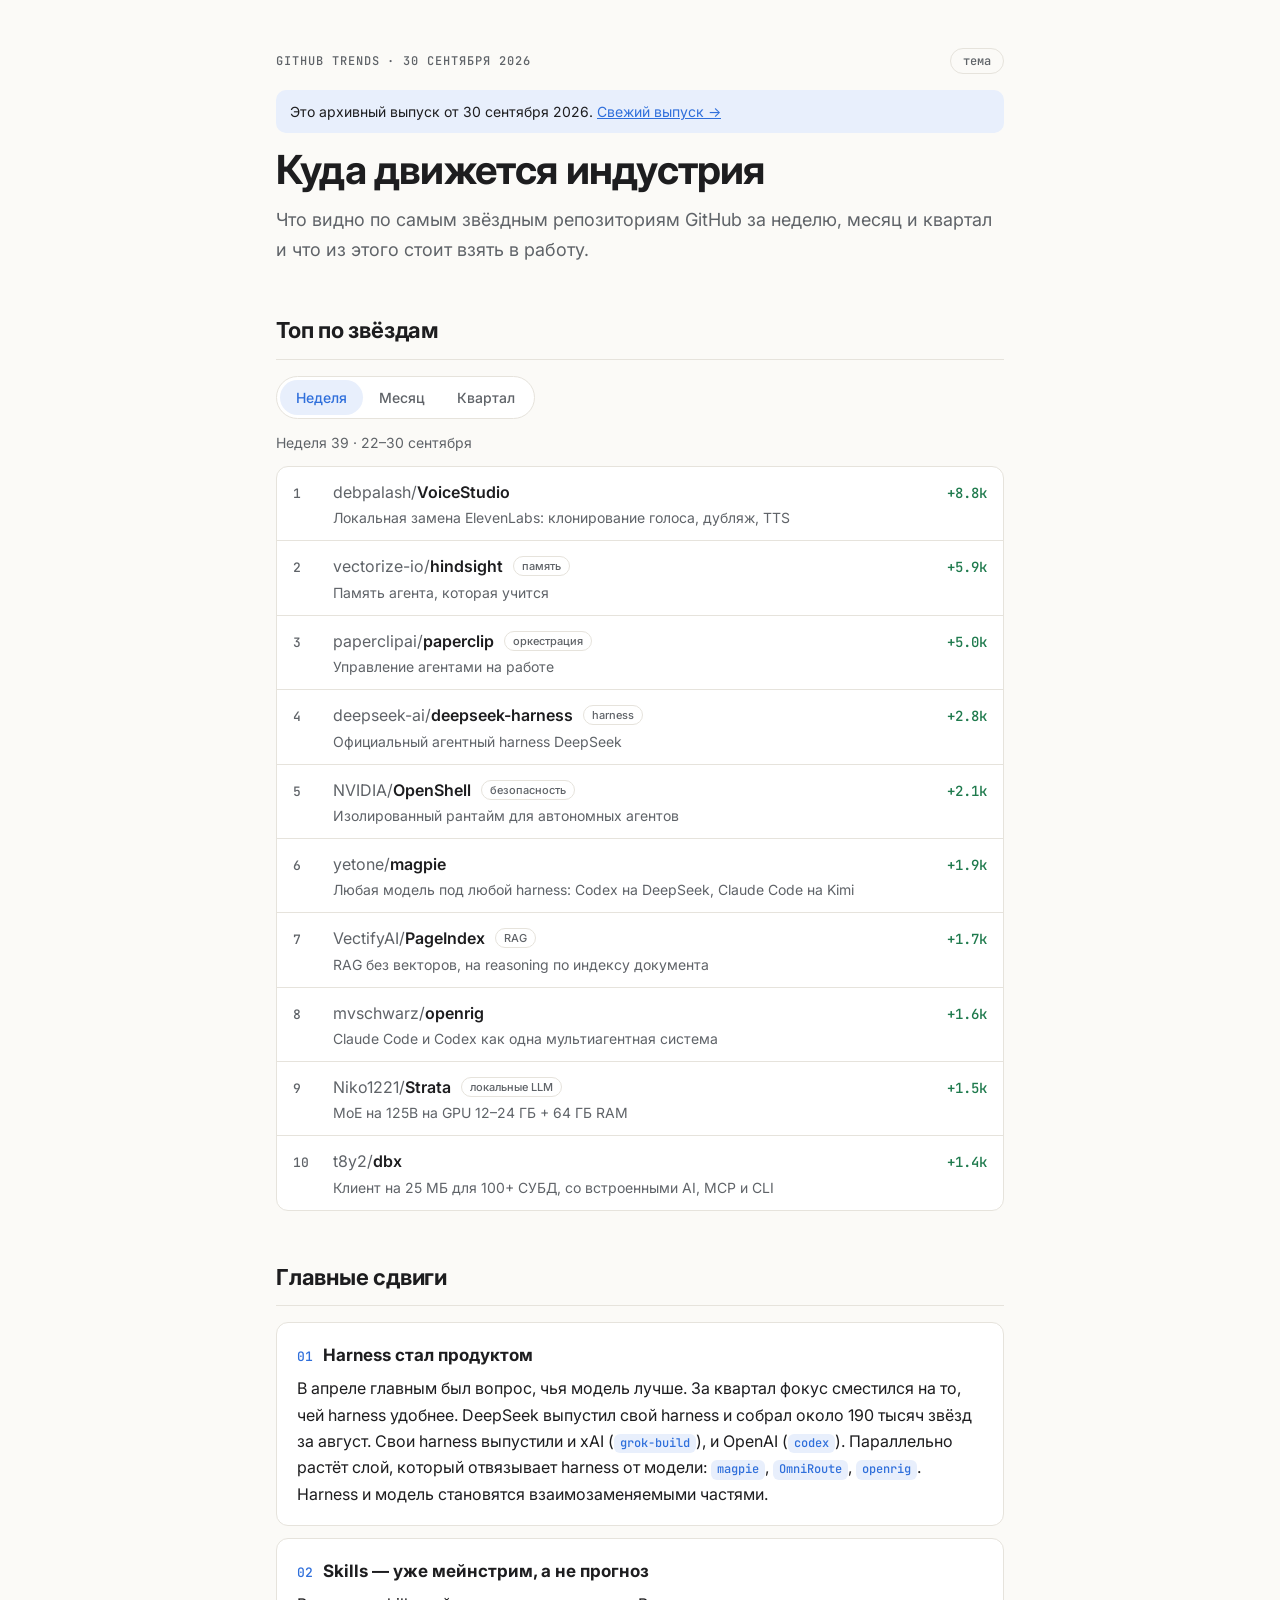
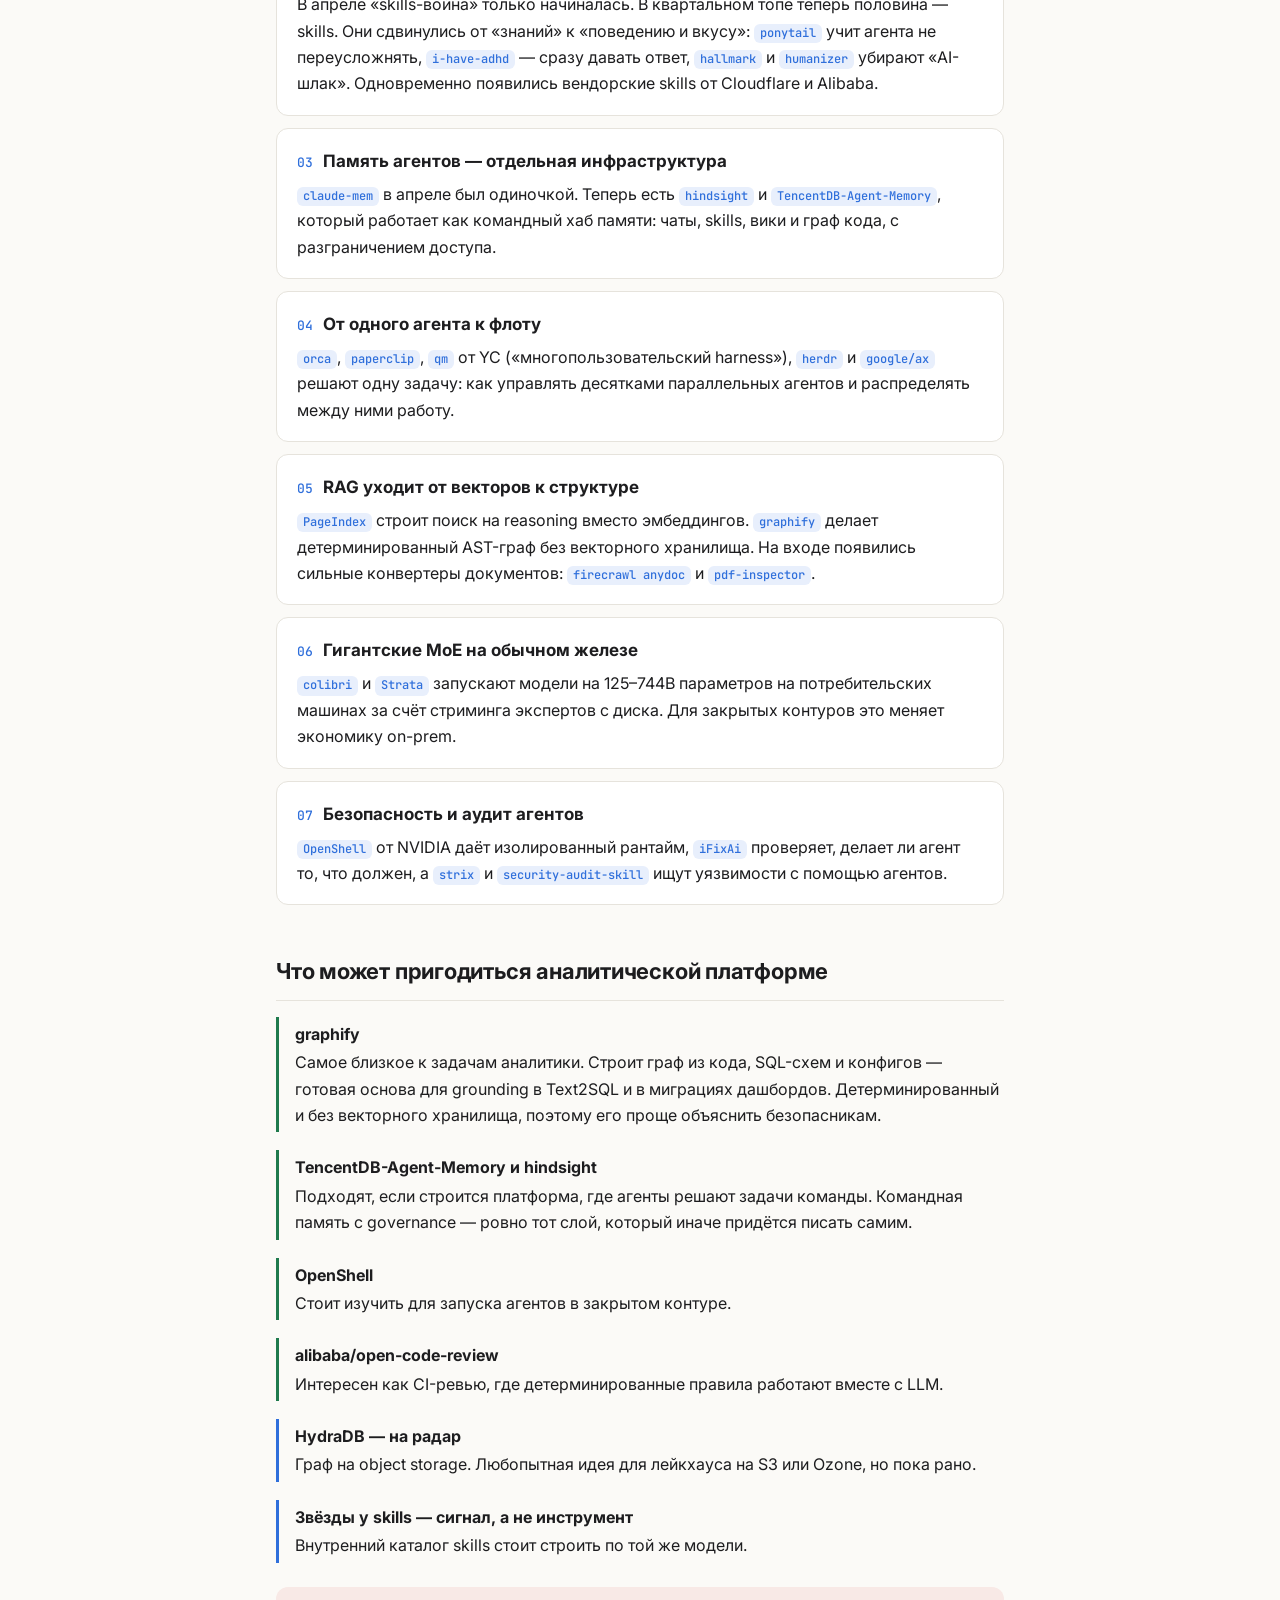
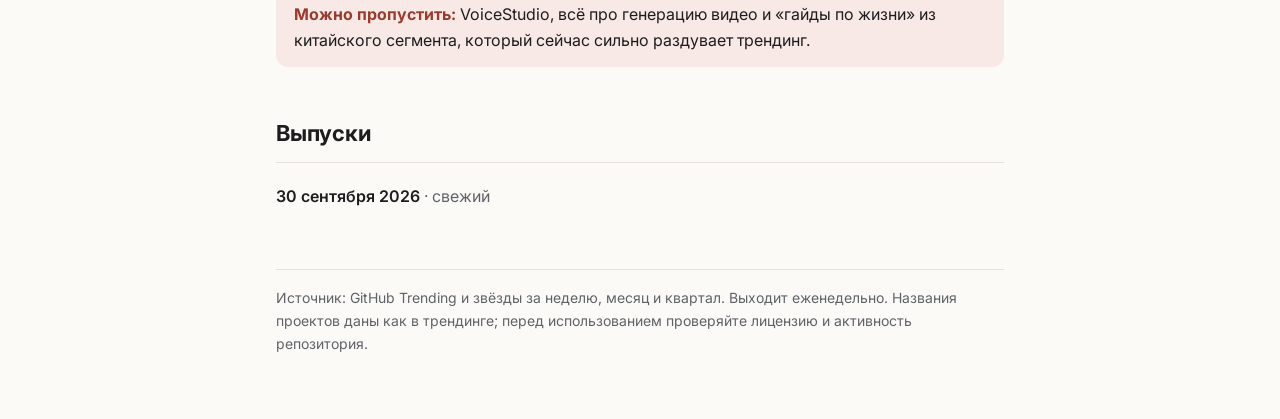
==== issues/2026-09-30/index.html @ 661b8519 "Split site into data, build script and weekly agent instructions" ====
<!doctype html>
<html lang="ru">
<head>
<meta charset="utf-8">
<meta name="viewport" content="width=device-width, initial-scale=1">
<title>GitHub Trends Digest</title>
<meta name="description" content="Куда движется AI-индустрия по трендингу GitHub: неделя, месяц, квартал. Выпуск 30 сентября 2026.">
<link rel="canonical" href="https://never-summer.github.io/github-trends-digest/issues/2026-09-30/">
<link rel="preconnect" href="https://fonts.googleapis.com">
<link rel="preconnect" href="https://fonts.gstatic.com" crossorigin>
<link href="https://fonts.googleapis.com/css2?family=Inter:wght@400;500;600;700&family=JetBrains+Mono:wght@500&display=swap" rel="stylesheet">
<link rel="stylesheet" href="../../style.css">
<!-- Yandex.Metrika counter -->
<script type="text/javascript">
    (function(m,e,t,r,i,k,a){
        m[i]=m[i]||function(){(m[i].a=m[i].a||[]).push(arguments)};
        m[i].l=1*new Date();
        for (var j = 0; j < document.scripts.length; j++) {if (document.scripts[j].src === r) { return; }}
        k=e.createElement(t),a=e.getElementsByTagName(t)[0],k.async=1,k.src=r,a.parentNode.insertBefore(k,a)
    })(window, document,'script','https://mc.yandex.ru/metrika/tag.js?id=113201778', 'ym');

    ym(113201778, 'init', {ssr:true, webvisor:true, clickmap:true, ecommerce:"dataLayer", referrer: document.referrer, url: location.href, accurateTrackBounce:true, trackLinks:true});
</script>
<noscript><div><img src="https://mc.yandex.ru/watch/113201778" style="position:absolute; left:-9999px;" alt="" /></div></noscript>
<!-- /Yandex.Metrika counter -->
</head>
<body>
<div class="wrap">

<header>
  <div class="eyebrow">
    <span>GitHub Trends · 30 сентября 2026</span>
    <button class="theme-btn" id="themeBtn" type="button" aria-label="Переключить тему">тема</button>
  </div>
  <p class="old-issue">Это архивный выпуск от 30 сентября 2026. <a href="../../">Свежий выпуск →</a></p>
<h1>Куда движется индустрия</h1>
  <p class="lede">Что видно по самым звёздным репозиториям GitHub за неделю, месяц и квартал и что из этого стоит взять в работу.</p>
</header>

<main>

<h2>Топ по звёздам</h2>

<div class="tops">
  <input type="radio" name="period" id="p-week" checked>
  <input type="radio" name="period" id="p-month">
  <input type="radio" name="period" id="p-quarter">
  <div class="seg">
    <label for="p-week">Неделя</label>
    <label for="p-month">Месяц</label>
    <label for="p-quarter">Квартал</label>
  </div>
  <div class="panel" id="panel-week">
    <p class="caption">Неделя 39 · 22–30 сентября</p>
    <ol class="top">
      <li><div class="repo"><a href="https://github.com/debpalash/VoiceStudio"><span class="owner">debpalash/</span>VoiceStudio</a><p>Локальная замена ElevenLabs: клонирование голоса, дубляж, TTS</p></div><span class="stars">+8.8k</span></li>
      <li><div class="repo"><a href="https://github.com/vectorize-io/hindsight"><span class="owner">vectorize-io/</span>hindsight</a> <span class="cat">память</span><p>Память агента, которая учится</p></div><span class="stars">+5.9k</span></li>
      <li><div class="repo"><a href="https://github.com/paperclipai/paperclip"><span class="owner">paperclipai/</span>paperclip</a> <span class="cat">оркестрация</span><p>Управление агентами на работе</p></div><span class="stars">+5.0k</span></li>
      <li><div class="repo"><a href="https://github.com/deepseek-ai/deepseek-harness"><span class="owner">deepseek-ai/</span>deepseek-harness</a> <span class="cat">harness</span><p>Официальный агентный harness DeepSeek</p></div><span class="stars">+2.8k</span></li>
      <li><div class="repo"><a href="https://github.com/NVIDIA/OpenShell"><span class="owner">NVIDIA/</span>OpenShell</a> <span class="cat">безопасность</span><p>Изолированный рантайм для автономных агентов</p></div><span class="stars">+2.1k</span></li>
      <li><div class="repo"><a href="https://github.com/yetone/magpie"><span class="owner">yetone/</span>magpie</a><p>Любая модель под любой harness: Codex на DeepSeek, Claude Code на Kimi</p></div><span class="stars">+1.9k</span></li>
      <li><div class="repo"><a href="https://github.com/VectifyAI/PageIndex"><span class="owner">VectifyAI/</span>PageIndex</a> <span class="cat">RAG</span><p>RAG без векторов, на reasoning по индексу документа</p></div><span class="stars">+1.7k</span></li>
      <li><div class="repo"><a href="https://github.com/mvschwarz/openrig"><span class="owner">mvschwarz/</span>openrig</a><p>Claude Code и Codex как одна мультиагентная система</p></div><span class="stars">+1.6k</span></li>
      <li><div class="repo"><a href="https://github.com/Niko1221/Strata"><span class="owner">Niko1221/</span>Strata</a> <span class="cat">локальные LLM</span><p>MoE на 125B на GPU 12–24 ГБ + 64 ГБ RAM</p></div><span class="stars">+1.5k</span></li>
      <li><div class="repo"><a href="https://github.com/t8y2/dbx"><span class="owner">t8y2/</span>dbx</a><p>Клиент на 25 МБ для 100+ СУБД, со встроенными AI, MCP и CLI</p></div><span class="stars">+1.4k</span></li>
    </ol>
  </div>
  <div class="panel" id="panel-month">
    <p class="caption">Сентябрь 2026 · на 30.09</p>
    <ol class="top">
      <li><div class="repo"><a href="https://github.com/debpalash/VoiceStudio"><span class="owner">debpalash/</span>VoiceStudio</a><p>Голосовой AI, полностью локально</p></div><span class="stars">+36k</span></li>
      <li><div class="repo"><a href="https://github.com/tt-a1i/archify"><span class="owner">tt-a1i/</span>archify</a> <span class="cat">skill</span><p>Skill для архитектурных и data-flow диаграмм в HTML</p></div><span class="stars">+35.9k</span></li>
      <li><div class="repo"><a href="https://github.com/deepseek-ai/deepseek-harness"><span class="owner">deepseek-ai/</span>deepseek-harness</a><p>Второй месяц в топе после взрыва в августе</p></div><span class="stars">+34k</span></li>
      <li><div class="repo"><a href="https://github.com/DietrichGebert/ponytail"><span class="owner">DietrichGebert/</span>ponytail</a> <span class="cat">skill</span><p>Агент думает как ленивый сеньор: лучший код — ненаписанный</p></div><span class="stars">+30.1k</span></li>
      <li><div class="repo"><a href="https://github.com/mattpocock/skills"><span class="owner">mattpocock/</span>skills</a> <span class="cat">skill</span><p>Skills для инженеров, третий месяц подряд в топе</p></div><span class="stars">+29.4k</span></li>
      <li><div class="repo"><a href="https://github.com/affaan-m/ECC"><span class="owner">affaan-m/</span>ECC</a> <span class="cat">harness</span><p>Оптимизация harness: skills, память, безопасность</p></div><span class="stars">+24.5k</span></li>
      <li><div class="repo"><a href="https://github.com/stablyai/orca"><span class="owner">stablyai/</span>orca</a> <span class="cat">оркестрация</span><p>Среда для флота параллельных coding-агентов</p></div><span class="stars">+23.4k</span></li>
      <li><div class="repo"><a href="https://github.com/vectorize-io/hindsight"><span class="owner">vectorize-io/</span>hindsight</a><p>Память агентов</p></div><span class="stars">+21.1k</span></li>
      <li><div class="repo"><a href="https://github.com/alibaba/open-code-review"><span class="owner">alibaba/</span>open-code-review</a><p>Code review: детерминированные пайплайны + LLM-агент</p></div><span class="stars">+20.9k</span></li>
      <li><div class="repo"><a href="https://github.com/cloudflare/security-audit-skill"><span class="owner">cloudflare/</span>security-audit-skill</a> <span class="cat">безопасность</span><p>Многофазный аудит безопасности с верифицированными находками</p></div><span class="stars">+20.1k</span></li>
    </ol>
  </div>
  <div class="panel" id="panel-quarter">
    <p class="caption">Июль–сентябрь 2026 · сумма по месяцам</p>
    <ol class="top">
      <li><div class="repo"><a href="https://github.com/deepseek-ai/deepseek-harness"><span class="owner">deepseek-ai/</span>deepseek-harness</a><p>+191k только за август — рекорд квартала</p></div><span class="stars">≈225k</span></li>
      <li><div class="repo"><a href="https://github.com/mattpocock/skills"><span class="owner">mattpocock/</span>skills</a><p>Стабильный лидер skills-экосистемы</p></div><span class="stars">≈118k</span></li>
      <li><div class="repo"><a href="https://github.com/stablyai/orca"><span class="owner">stablyai/</span>orca</a><p>Ровно ~23k каждый месяц — устойчивый спрос</p></div><span class="stars">≈71k</span></li>
      <li><div class="repo"><a href="https://github.com/tt-a1i/archify"><span class="owner">tt-a1i/</span>archify</a><p>Диаграммы как skill</p></div><span class="stars">≈66k</span></li>
      <li><div class="repo"><a href="https://github.com/DietrichGebert/ponytail"><span class="owner">DietrichGebert/</span>ponytail</a><p>Поведенческий skill против переусложнения</p></div><span class="stars">≈55k</span></li>
      <li><div class="repo"><a href="https://github.com/diegosouzapw/OmniRoute"><span class="owner">diegosouzapw/</span>OmniRoute</a><p>AI-шлюз: 359 провайдеров, fallback, сжатие токенов</p></div><span class="stars">≈48k</span></li>
      <li><div class="repo"><a href="https://github.com/ayghri/i-have-adhd"><span class="owner">ayghri/</span>i-have-adhd</a><p>Skill: агент сразу выдаёт ответ, а не прячет его в тексте</p></div><span class="stars">≈39k</span></li>
      <li><div class="repo"><a href="https://github.com/JustVugg/colibri"><span class="owner">JustVugg/</span>colibri</a> <span class="cat">локальные LLM</span><p>GLM-5.2 (744B MoE) на 25 ГБ RAM, эксперты стримятся с диска</p></div><span class="stars">≈33k</span></li>
      <li><div class="repo"><a href="https://github.com/Graphify-Labs/graphify"><span class="owner">Graphify-Labs/</span>graphify</a><p>Код, SQL-схемы и доки превращает в граф знаний для агентов</p></div><span class="stars">≈24k</span></li>
      <li><div class="repo"><a href="https://github.com/xai-org/grok-build"><span class="owner">xai-org/</span>grok-build</a> <span class="cat">harness</span><p>Coding-harness от xAI</p></div><span class="stars">—</span></li>
    </ol>
  </div>
</div>

<h2>Главные сдвиги</h2>

<section class="trend">
  <h3><span class="n">01</span>Harness стал продуктом</h3>
  <p>В апреле главным был вопрос, чья модель лучше. За квартал фокус сместился на то, чей harness удобнее. DeepSeek выпустил свой harness и собрал около 190 тысяч звёзд за август. Свои harness выпустили и xAI (<span class="tag">grok-build</span>), и OpenAI (<span class="tag">codex</span>). Параллельно растёт слой, который отвязывает harness от модели: <span class="tag">magpie</span>, <span class="tag">OmniRoute</span>, <span class="tag">openrig</span>. Harness и модель становятся взаимозаменяемыми частями.</p>
</section>

<section class="trend">
  <h3><span class="n">02</span>Skills — уже мейнстрим, а не прогноз</h3>
  <p>В апреле «skills-война» только начиналась. В квартальном топе теперь половина — skills. Они сдвинулись от «знаний» к «поведению и вкусу»: <span class="tag">ponytail</span> учит агента не переусложнять, <span class="tag">i-have-adhd</span> — сразу давать ответ, <span class="tag">hallmark</span> и <span class="tag">humanizer</span> убирают «AI-шлак». Одновременно появились вендорские skills от Cloudflare и Alibaba.</p>
</section>

<section class="trend">
  <h3><span class="n">03</span>Память агентов — отдельная инфраструктура</h3>
  <p><span class="tag">claude-mem</span> в апреле был одиночкой. Теперь есть <span class="tag">hindsight</span> и <span class="tag">TencentDB-Agent-Memory</span>, который работает как командный хаб памяти: чаты, skills, вики и граф кода, с разграничением доступа.</p>
</section>

<section class="trend">
  <h3><span class="n">04</span>От одного агента к флоту</h3>
  <p><span class="tag">orca</span>, <span class="tag">paperclip</span>, <span class="tag">qm</span> от YC («многопользовательский harness»), <span class="tag">herdr</span> и <span class="tag">google/ax</span> решают одну задачу: как управлять десятками параллельных агентов и распределять между ними работу.</p>
</section>

<section class="trend">
  <h3><span class="n">05</span>RAG уходит от векторов к структуре</h3>
  <p><span class="tag">PageIndex</span> строит поиск на reasoning вместо эмбеддингов. <span class="tag">graphify</span> делает детерминированный AST-граф без векторного хранилища. На входе появились сильные конвертеры документов: <span class="tag">firecrawl anydoc</span> и <span class="tag">pdf-inspector</span>.</p>
</section>

<section class="trend">
  <h3><span class="n">06</span>Гигантские MoE на обычном железе</h3>
  <p><span class="tag">colibri</span> и <span class="tag">Strata</span> запускают модели на 125–744B параметров на потребительских машинах за счёт стриминга экспертов с диска. Для закрытых контуров это меняет экономику on-prem.</p>
</section>

<section class="trend">
  <h3><span class="n">07</span>Безопасность и аудит агентов</h3>
  <p><span class="tag">OpenShell</span> от NVIDIA даёт изолированный рантайм, <span class="tag">iFixAi</span> проверяет, делает ли агент то, что должен, а <span class="tag">strix</span> и <span class="tag">security-audit-skill</span> ищут уязвимости с помощью агентов.</p>
</section>

<h2>Что может пригодиться аналитической платформе</h2>

<div class="pick">
  <strong>graphify</strong>
  <p>Самое близкое к задачам аналитики. Строит граф из кода, SQL-схем и конфигов — готовая основа для grounding в Text2SQL и в миграциях дашбордов. Детерминированный и без векторного хранилища, поэтому его проще объяснить безопасникам.</p>
</div>

<div class="pick">
  <strong>TencentDB-Agent-Memory и hindsight</strong>
  <p>Подходят, если строится платформа, где агенты решают задачи команды. Командная память с governance — ровно тот слой, который иначе придётся писать самим.</p>
</div>

<div class="pick">
  <strong>OpenShell</strong>
  <p>Стоит изучить для запуска агентов в закрытом контуре.</p>
</div>

<div class="pick">
  <strong>alibaba/open-code-review</strong>
  <p>Интересен как CI-ревью, где детерминированные правила работают вместе с LLM.</p>
</div>

<div class="pick radar">
  <strong>HydraDB — на радар</strong>
  <p>Граф на object storage. Любопытная идея для лейкхауса на S3 или Ozone, но пока рано.</p>
</div>

<div class="pick radar">
  <strong>Звёзды у skills — сигнал, а не инструмент</strong>
  <p>Внутренний каталог skills стоит строить по той же модели.</p>
</div>

<div class="skip">
  <b>Можно пропустить:</b> VoiceStudio, всё про генерацию видео и «гайды по жизни» из китайского сегмента, который сейчас сильно раздувает трендинг.
</div>

<h2>Выпуски</h2>

<ul class="archive">
  <li><b>30 сентября 2026</b> · свежий</li>
</ul>

</main>

<footer>
  Источник: GitHub Trending и звёзды за неделю, месяц и квартал. Выходит еженедельно. Названия проектов даны как в трендинге; перед использованием проверяйте лицензию и активность репозитория.
</footer>

</div>
<script>
  (function () {
    var root = document.documentElement, btn = document.getElementById('themeBtn');
    try { var saved = localStorage.getItem('theme'); if (saved) root.setAttribute('data-theme', saved); } catch (e) {}
    btn.addEventListener('click', function () {
      var dark = root.getAttribute('data-theme')
        ? root.getAttribute('data-theme') === 'dark'
        : window.matchMedia('(prefers-color-scheme: dark)').matches;
      var next = dark ? 'light' : 'dark';
      root.setAttribute('data-theme', next);
      try { localStorage.setItem('theme', next); } catch (e) {}
    });
  })();
</script>
</body>
</html>
---- style.css ----
:root {
  --bg: #fbfaf7;
  --surface: #ffffff;
  --text: #1d1d1f;
  --muted: #5f6368;
  --border: #e6e3dc;
  --accent: #2f6fdb;
  --accent-soft: #e8effc;
  --good: #1f7a4d;
  --good-soft: #e5f3eb;
  --skip: #9a3b2e;
  --skip-soft: #f8e9e6;
}
@media (prefers-color-scheme: dark) {
  :root:not([data-theme="light"]) {
    --bg: #121316;
    --surface: #1b1c20;
    --text: #ececef;
    --muted: #a0a3ab;
    --border: #2c2e34;
    --accent: #7aa7ff;
    --accent-soft: #1d2a44;
    --good: #6fd19c;
    --good-soft: #17301f;
    --skip: #f0a092;
    --skip-soft: #3a1f1b;
  }
}
:root[data-theme="dark"] {
  --bg: #121316;
  --surface: #1b1c20;
  --text: #ececef;
  --muted: #a0a3ab;
  --border: #2c2e34;
  --accent: #7aa7ff;
  --accent-soft: #1d2a44;
  --good: #6fd19c;
  --good-soft: #17301f;
  --skip: #f0a092;
  --skip-soft: #3a1f1b;
}

* { box-sizing: border-box; }
html { -webkit-text-size-adjust: 100%; }
body {
  margin: 0;
  background: var(--bg);
  color: var(--text);
  font: 16px/1.65 "Inter", system-ui, -apple-system, "Segoe UI", sans-serif;
}
.wrap { max-width: 760px; margin: 0 auto; padding: 48px 16px 64px; }

header { margin-bottom: 40px; }
.eyebrow {
  font: 500 12px/1 "JetBrains Mono", ui-monospace, monospace;
  letter-spacing: .08em; text-transform: uppercase; color: var(--muted);
  display: flex; justify-content: space-between; align-items: center; gap: 12px;
}
h1 { font-size: clamp(28px, 6vw, 40px); line-height: 1.15; margin: 14px 0 12px; letter-spacing: -.02em; }
.lede { color: var(--muted); font-size: 18px; margin: 0; }

.theme-btn {
  background: none; border: 1px solid var(--border); color: var(--muted);
  border-radius: 999px; padding: 6px 12px; cursor: pointer;
  font: 500 12px/1 "JetBrains Mono", ui-monospace, monospace;
}
.theme-btn:hover { color: var(--text); }

h2 {
  font-size: 22px; letter-spacing: -.01em; margin: 48px 0 16px;
  padding-bottom: 10px; border-bottom: 1px solid var(--border);
}

.trend {
  background: var(--surface); border: 1px solid var(--border);
  border-radius: 12px; padding: 18px 20px; margin-bottom: 12px;
}
.trend h3 { margin: 0 0 6px; font-size: 17px; display: flex; gap: 10px; align-items: baseline; }
.trend h3 .n { font: 500 13px/1 "JetBrains Mono", ui-monospace, monospace; color: var(--accent); }
.trend p { margin: 0; }

.tag {
  display: inline-block; font: 500 12px/1.6 "JetBrains Mono", ui-monospace, monospace;
  background: var(--accent-soft); color: var(--accent);
  border-radius: 6px; padding: 0 6px; text-decoration: none; white-space: nowrap;
}
a.tag:hover { text-decoration: underline; }

.tops { position: relative; }
.tops > input { position: absolute; top: 0; opacity: 0; pointer-events: none; }
.seg {
  display: inline-flex; background: var(--surface); border: 1px solid var(--border);
  border-radius: 999px; padding: 3px; margin-bottom: 8px;
}
.seg label {
  padding: 6px 16px; border-radius: 999px; cursor: pointer;
  font-size: 14px; font-weight: 500; color: var(--muted);
}
.seg label:hover { color: var(--text); }
#p-week:checked ~ .seg label[for="p-week"],
#p-month:checked ~ .seg label[for="p-month"],
#p-quarter:checked ~ .seg label[for="p-quarter"] { background: var(--accent-soft); color: var(--accent); }
#p-week:focus-visible ~ .seg label[for="p-week"],
#p-month:focus-visible ~ .seg label[for="p-month"],
#p-quarter:focus-visible ~ .seg label[for="p-quarter"] { outline: 2px solid var(--accent); outline-offset: 1px; }
.panel { display: none; }
#p-week:checked ~ #panel-week,
#p-month:checked ~ #panel-month,
#p-quarter:checked ~ #panel-quarter { display: block; }
.caption { color: var(--muted); font-size: 14px; margin: 4px 0 12px; }

.top {
  list-style: none; margin: 0; padding: 0; counter-reset: rank;
  background: var(--surface); border: 1px solid var(--border); border-radius: 12px;
}
.top li {
  counter-increment: rank; display: grid; grid-template-columns: 28px 1fr auto;
  gap: 12px; align-items: baseline; padding: 12px 16px; border-top: 1px solid var(--border);
}
.top li:first-child { border-top: none; }
.top li::before {
  content: counter(rank); color: var(--muted);
  font: 500 13px/1 "JetBrains Mono", ui-monospace, monospace;
}
.repo { min-width: 0; }
.repo a { color: var(--text); font-weight: 600; text-decoration: none; overflow-wrap: anywhere; }
.repo a:hover { color: var(--accent); }
.repo .owner { color: var(--muted); font-weight: 400; }
.repo p { margin: 2px 0 0; color: var(--muted); font-size: 14px; line-height: 1.5; }
.cat {
  display: inline-block; margin-left: 6px; font-size: 11px; font-weight: 500;
  border: 1px solid var(--border); border-radius: 999px; padding: 0 8px;
  color: var(--muted); vertical-align: 2px;
}
.stars {
  font: 500 14px/1 "JetBrains Mono", ui-monospace, monospace;
  color: var(--good); white-space: nowrap;
}

.pick { border-left: 3px solid var(--good); padding: 4px 0 4px 16px; margin: 0 0 18px; }
.pick strong { display: block; margin-bottom: 2px; }
.pick p { margin: 0; }
.radar { border-left-color: var(--accent); }

.skip {
  background: var(--skip-soft); color: var(--text);
  border-radius: 12px; padding: 14px 18px; margin-top: 24px;
}
.skip b { color: var(--skip); }

footer {
  margin-top: 56px; padding-top: 16px; border-top: 1px solid var(--border);
  color: var(--muted); font-size: 14px;
}
footer a { color: var(--accent); }

.old-issue {
  background: var(--accent-soft); color: var(--text);
  border-radius: 10px; padding: 10px 14px; margin: 16px 0 0; font-size: 14px;
}
.old-issue a { color: var(--accent); }

.archive { list-style: none; margin: 0; padding: 0; }
.archive li { padding: 4px 0; color: var(--muted); }
.archive a { color: var(--accent); }
.archive b { color: var(--text); font-weight: 600; }
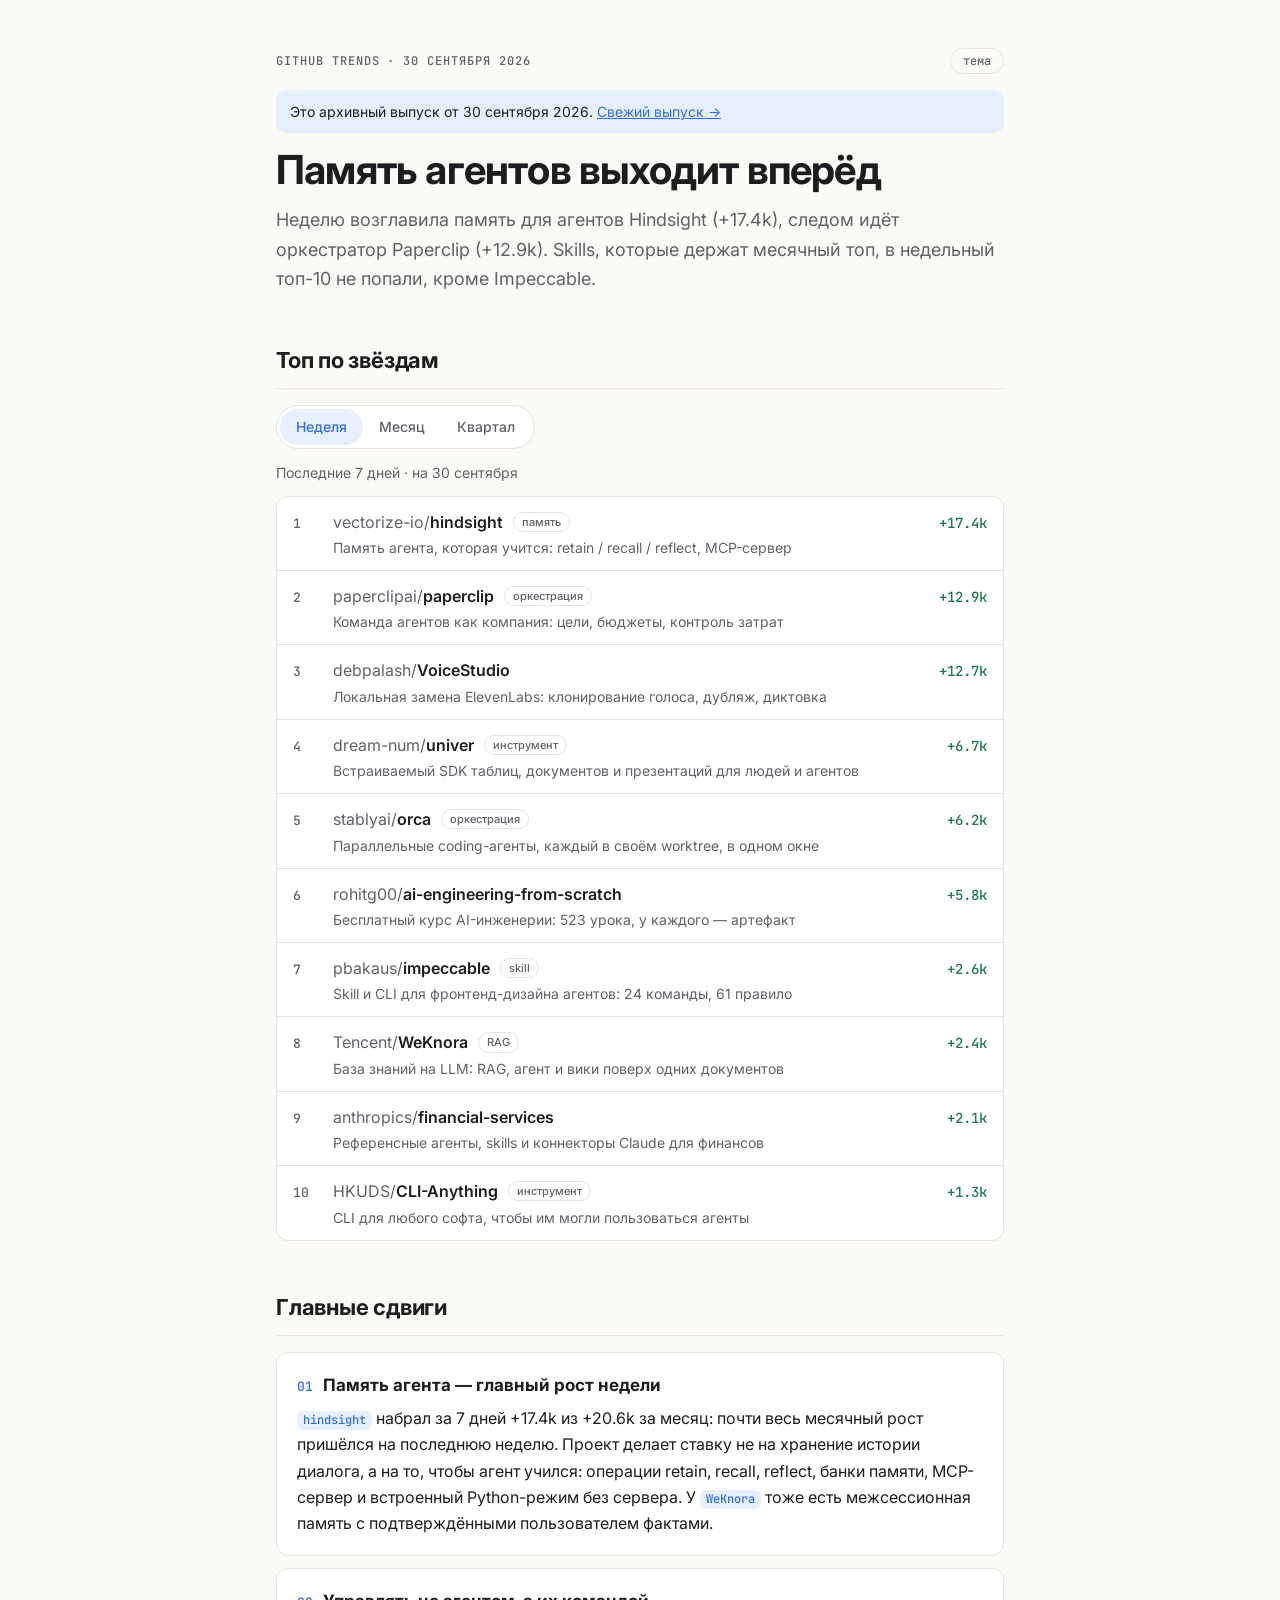
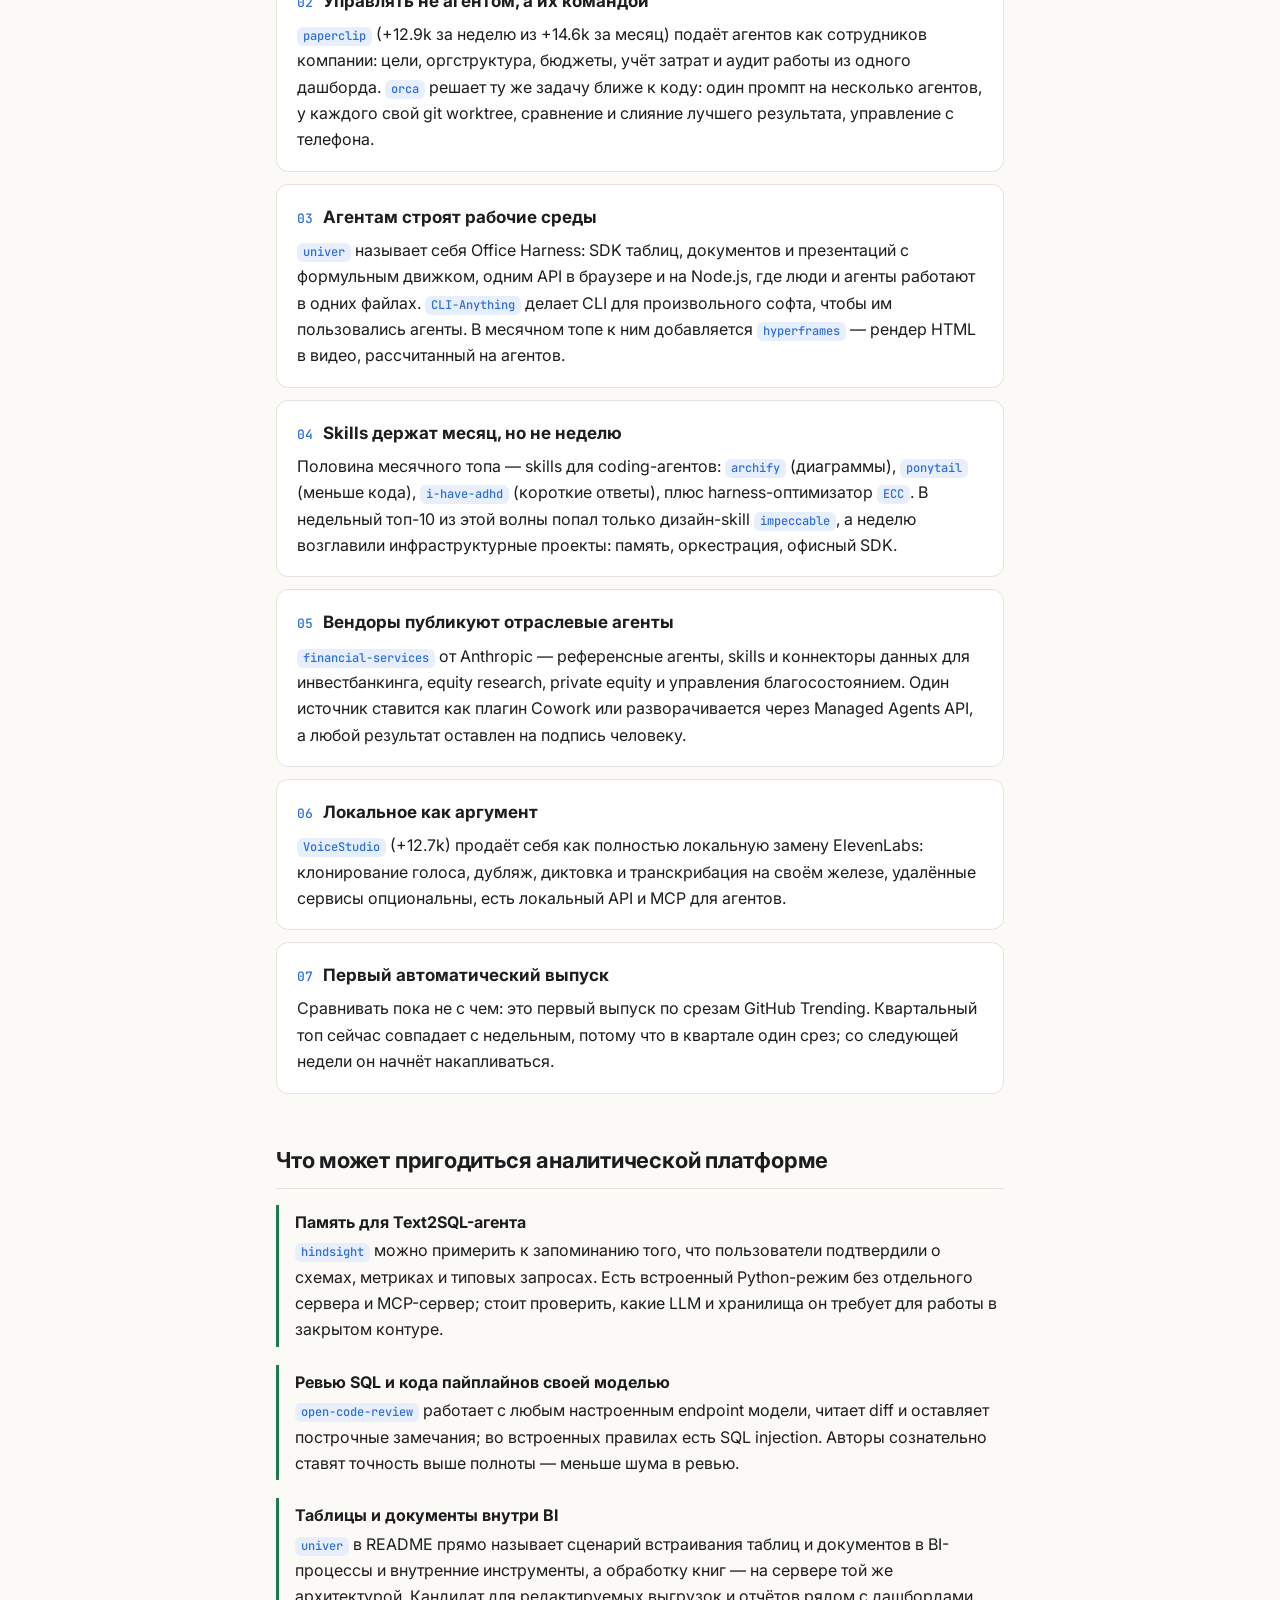
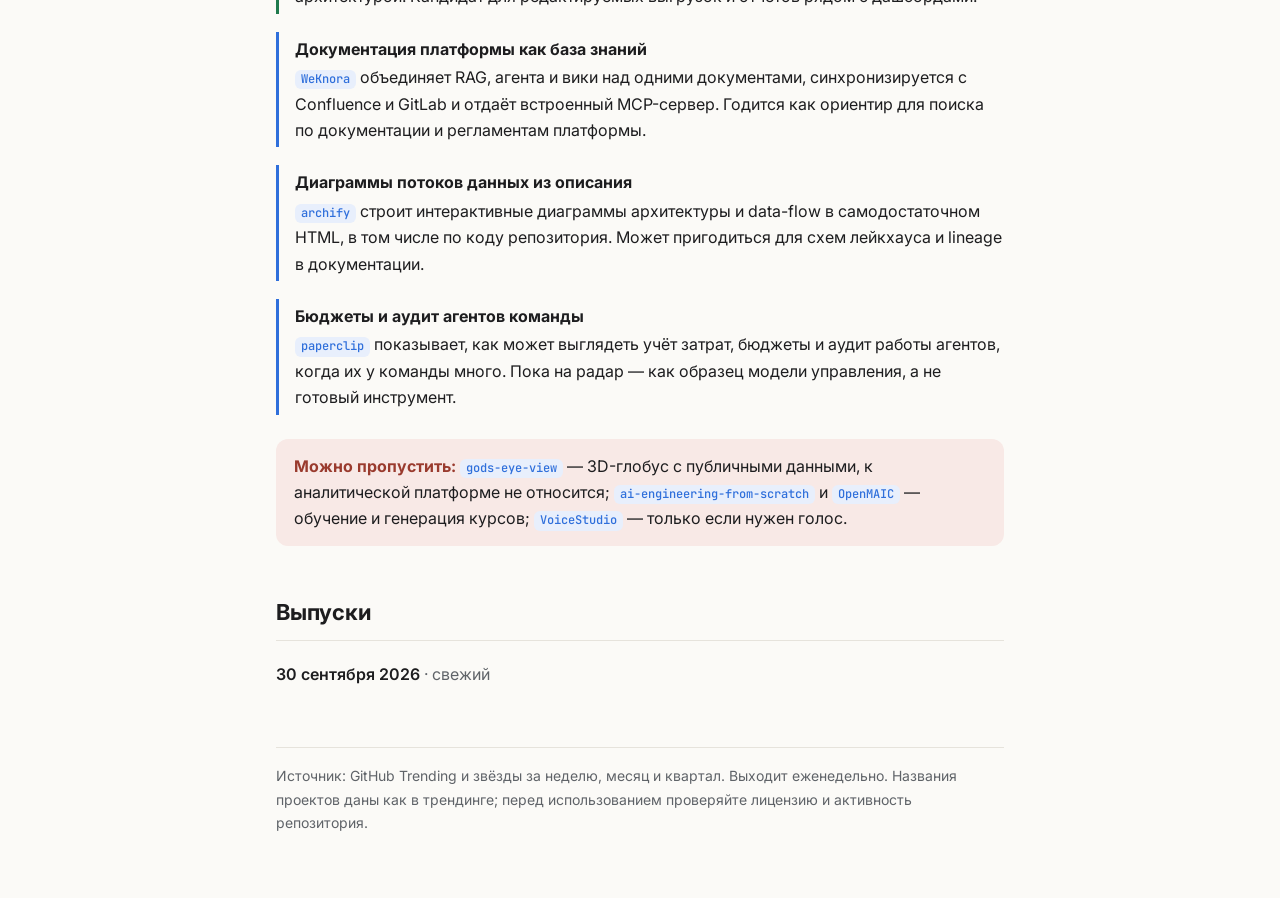
==== commit 536c9989: "Weekly digest 2026-09-30" ====
--- a/issues/2026-09-30/index.html
+++ b/issues/2026-09-30/index.html
@@ -33,8 +33,8 @@
     <button class="theme-btn" id="themeBtn" type="button" aria-label="Переключить тему">тема</button>
   </div>
   <p class="old-issue">Это архивный выпуск от 30 сентября 2026. <a href="../../">Свежий выпуск →</a></p>
-<h1>Куда движется индустрия</h1>
-  <p class="lede">Что видно по самым звёздным репозиториям GitHub за неделю, месяц и квартал и что из этого стоит взять в работу.</p>
+<h1>Память агентов выходит вперёд</h1>
+  <p class="lede">Неделю возглавила память для агентов Hindsight (+17.4k), следом идёт оркестратор Paperclip (+12.9k). Skills, которые держат месячный топ, в недельный топ-10 не попали, кроме Impeccable.</p>
 </header>
 
 <main>
@@ -51,48 +51,48 @@
     <label for="p-quarter">Квартал</label>
   </div>
   <div class="panel" id="panel-week">
-    <p class="caption">Неделя 39 · 22–30 сентября</p>
+    <p class="caption">Последние 7 дней · на 30 сентября</p>
     <ol class="top">
-      <li><div class="repo"><a href="https://github.com/debpalash/VoiceStudio"><span class="owner">debpalash/</span>VoiceStudio</a><p>Локальная замена ElevenLabs: клонирование голоса, дубляж, TTS</p></div><span class="stars">+8.8k</span></li>
-      <li><div class="repo"><a href="https://github.com/vectorize-io/hindsight"><span class="owner">vectorize-io/</span>hindsight</a> <span class="cat">память</span><p>Память агента, которая учится</p></div><span class="stars">+5.9k</span></li>
-      <li><div class="repo"><a href="https://github.com/paperclipai/paperclip"><span class="owner">paperclipai/</span>paperclip</a> <span class="cat">оркестрация</span><p>Управление агентами на работе</p></div><span class="stars">+5.0k</span></li>
-      <li><div class="repo"><a href="https://github.com/deepseek-ai/deepseek-harness"><span class="owner">deepseek-ai/</span>deepseek-harness</a> <span class="cat">harness</span><p>Официальный агентный harness DeepSeek</p></div><span class="stars">+2.8k</span></li>
-      <li><div class="repo"><a href="https://github.com/NVIDIA/OpenShell"><span class="owner">NVIDIA/</span>OpenShell</a> <span class="cat">безопасность</span><p>Изолированный рантайм для автономных агентов</p></div><span class="stars">+2.1k</span></li>
-      <li><div class="repo"><a href="https://github.com/yetone/magpie"><span class="owner">yetone/</span>magpie</a><p>Любая модель под любой harness: Codex на DeepSeek, Claude Code на Kimi</p></div><span class="stars">+1.9k</span></li>
-      <li><div class="repo"><a href="https://github.com/VectifyAI/PageIndex"><span class="owner">VectifyAI/</span>PageIndex</a> <span class="cat">RAG</span><p>RAG без векторов, на reasoning по индексу документа</p></div><span class="stars">+1.7k</span></li>
-      <li><div class="repo"><a href="https://github.com/mvschwarz/openrig"><span class="owner">mvschwarz/</span>openrig</a><p>Claude Code и Codex как одна мультиагентная система</p></div><span class="stars">+1.6k</span></li>
-      <li><div class="repo"><a href="https://github.com/Niko1221/Strata"><span class="owner">Niko1221/</span>Strata</a> <span class="cat">локальные LLM</span><p>MoE на 125B на GPU 12–24 ГБ + 64 ГБ RAM</p></div><span class="stars">+1.5k</span></li>
-      <li><div class="repo"><a href="https://github.com/t8y2/dbx"><span class="owner">t8y2/</span>dbx</a><p>Клиент на 25 МБ для 100+ СУБД, со встроенными AI, MCP и CLI</p></div><span class="stars">+1.4k</span></li>
+      <li><div class="repo"><a href="https://github.com/vectorize-io/hindsight"><span class="owner">vectorize-io/</span>hindsight</a> <span class="cat">память</span><p>Память агента, которая учится: retain / recall / reflect, MCP-сервер</p></div><span class="stars">+17.4k</span></li>
+      <li><div class="repo"><a href="https://github.com/paperclipai/paperclip"><span class="owner">paperclipai/</span>paperclip</a> <span class="cat">оркестрация</span><p>Команда агентов как компания: цели, бюджеты, контроль затрат</p></div><span class="stars">+12.9k</span></li>
+      <li><div class="repo"><a href="https://github.com/debpalash/VoiceStudio"><span class="owner">debpalash/</span>VoiceStudio</a><p>Локальная замена ElevenLabs: клонирование голоса, дубляж, диктовка</p></div><span class="stars">+12.7k</span></li>
+      <li><div class="repo"><a href="https://github.com/dream-num/univer"><span class="owner">dream-num/</span>univer</a> <span class="cat">инструмент</span><p>Встраиваемый SDK таблиц, документов и презентаций для людей и агентов</p></div><span class="stars">+6.7k</span></li>
+      <li><div class="repo"><a href="https://github.com/stablyai/orca"><span class="owner">stablyai/</span>orca</a> <span class="cat">оркестрация</span><p>Параллельные coding-агенты, каждый в своём worktree, в одном окне</p></div><span class="stars">+6.2k</span></li>
+      <li><div class="repo"><a href="https://github.com/rohitg00/ai-engineering-from-scratch"><span class="owner">rohitg00/</span>ai-engineering-from-scratch</a><p>Бесплатный курс AI-инженерии: 523 урока, у каждого — артефакт</p></div><span class="stars">+5.8k</span></li>
+      <li><div class="repo"><a href="https://github.com/pbakaus/impeccable"><span class="owner">pbakaus/</span>impeccable</a> <span class="cat">skill</span><p>Skill и CLI для фронтенд-дизайна агентов: 24 команды, 61 правило</p></div><span class="stars">+2.6k</span></li>
+      <li><div class="repo"><a href="https://github.com/Tencent/WeKnora"><span class="owner">Tencent/</span>WeKnora</a> <span class="cat">RAG</span><p>База знаний на LLM: RAG, агент и вики поверх одних документов</p></div><span class="stars">+2.4k</span></li>
+      <li><div class="repo"><a href="https://github.com/anthropics/financial-services"><span class="owner">anthropics/</span>financial-services</a><p>Референсные агенты, skills и коннекторы Claude для финансов</p></div><span class="stars">+2.1k</span></li>
+      <li><div class="repo"><a href="https://github.com/HKUDS/CLI-Anything"><span class="owner">HKUDS/</span>CLI-Anything</a> <span class="cat">инструмент</span><p>CLI для любого софта, чтобы им могли пользоваться агенты</p></div><span class="stars">+1.3k</span></li>
     </ol>
   </div>
   <div class="panel" id="panel-month">
-    <p class="caption">Сентябрь 2026 · на 30.09</p>
+    <p class="caption">Последние 30 дней · на 30 сентября</p>
     <ol class="top">
-      <li><div class="repo"><a href="https://github.com/debpalash/VoiceStudio"><span class="owner">debpalash/</span>VoiceStudio</a><p>Голосовой AI, полностью локально</p></div><span class="stars">+36k</span></li>
-      <li><div class="repo"><a href="https://github.com/tt-a1i/archify"><span class="owner">tt-a1i/</span>archify</a> <span class="cat">skill</span><p>Skill для архитектурных и data-flow диаграмм в HTML</p></div><span class="stars">+35.9k</span></li>
-      <li><div class="repo"><a href="https://github.com/deepseek-ai/deepseek-harness"><span class="owner">deepseek-ai/</span>deepseek-harness</a><p>Второй месяц в топе после взрыва в августе</p></div><span class="stars">+34k</span></li>
-      <li><div class="repo"><a href="https://github.com/DietrichGebert/ponytail"><span class="owner">DietrichGebert/</span>ponytail</a> <span class="cat">skill</span><p>Агент думает как ленивый сеньор: лучший код — ненаписанный</p></div><span class="stars">+30.1k</span></li>
-      <li><div class="repo"><a href="https://github.com/mattpocock/skills"><span class="owner">mattpocock/</span>skills</a> <span class="cat">skill</span><p>Skills для инженеров, третий месяц подряд в топе</p></div><span class="stars">+29.4k</span></li>
-      <li><div class="repo"><a href="https://github.com/affaan-m/ECC"><span class="owner">affaan-m/</span>ECC</a> <span class="cat">harness</span><p>Оптимизация harness: skills, память, безопасность</p></div><span class="stars">+24.5k</span></li>
-      <li><div class="repo"><a href="https://github.com/stablyai/orca"><span class="owner">stablyai/</span>orca</a> <span class="cat">оркестрация</span><p>Среда для флота параллельных coding-агентов</p></div><span class="stars">+23.4k</span></li>
-      <li><div class="repo"><a href="https://github.com/vectorize-io/hindsight"><span class="owner">vectorize-io/</span>hindsight</a><p>Память агентов</p></div><span class="stars">+21.1k</span></li>
-      <li><div class="repo"><a href="https://github.com/alibaba/open-code-review"><span class="owner">alibaba/</span>open-code-review</a><p>Code review: детерминированные пайплайны + LLM-агент</p></div><span class="stars">+20.9k</span></li>
-      <li><div class="repo"><a href="https://github.com/cloudflare/security-audit-skill"><span class="owner">cloudflare/</span>security-audit-skill</a> <span class="cat">безопасность</span><p>Многофазный аудит безопасности с верифицированными находками</p></div><span class="stars">+20.1k</span></li>
+      <li><div class="repo"><a href="https://github.com/tt-a1i/archify"><span class="owner">tt-a1i/</span>archify</a> <span class="cat">skill</span><p>Skill для интерактивных диаграмм архитектуры и data-flow в HTML</p></div><span class="stars">+45.2k</span></li>
+      <li><div class="repo"><a href="https://github.com/bilawalsidhu/gods-eye-view"><span class="owner">bilawalsidhu/</span>gods-eye-view</a><p>3D-глобус с живыми публичными данными: самолёты, суда, спутники</p></div><span class="stars">+33.3k</span></li>
+      <li><div class="repo"><a href="https://github.com/DietrichGebert/ponytail"><span class="owner">DietrichGebert/</span>ponytail</a> <span class="cat">skill</span><p>Skill: агент пишет меньше кода, как ленивый сеньор</p></div><span class="stars">+32.7k</span></li>
+      <li><div class="repo"><a href="https://github.com/ayghri/i-have-adhd"><span class="owner">ayghri/</span>i-have-adhd</a> <span class="cat">skill</span><p>Skill: агент отвечает с действия, шагами, без воды</p></div><span class="stars">+26.8k</span></li>
+      <li><div class="repo"><a href="https://github.com/affaan-m/ECC"><span class="owner">affaan-m/</span>ECC</a> <span class="cat">harness</span><p>Оптимизация harness: skills, память, безопасность для разных агентов</p></div><span class="stars">+26.8k</span></li>
+      <li><div class="repo"><a href="https://github.com/alibaba/open-code-review"><span class="owner">alibaba/</span>open-code-review</a> <span class="cat">инструмент</span><p>Code review: детерминированные пайплайны + LLM-агент, свой endpoint</p></div><span class="stars">+21.2k</span></li>
+      <li><div class="repo"><a href="https://github.com/vectorize-io/hindsight"><span class="owner">vectorize-io/</span>hindsight</a> <span class="cat">память</span><p>Память агента, которая учится</p></div><span class="stars">+20.6k</span></li>
+      <li><div class="repo"><a href="https://github.com/THU-MAIC/OpenMAIC"><span class="owner">THU-MAIC/</span>OpenMAIC</a><p>Мультиагентная генерация учебных курсов по одному запросу</p></div><span class="stars">+18.1k</span></li>
+      <li><div class="repo"><a href="https://github.com/paperclipai/paperclip"><span class="owner">paperclipai/</span>paperclip</a> <span class="cat">оркестрация</span><p>Оркестрация команды агентов с бюджетами и аудитом</p></div><span class="stars">+14.6k</span></li>
+      <li><div class="repo"><a href="https://github.com/heygen-com/hyperframes"><span class="owner">heygen-com/</span>hyperframes</a> <span class="cat">инструмент</span><p>HTML и анимации в детерминированное MP4, со skills для агентов</p></div><span class="stars">+11.3k</span></li>
     </ol>
   </div>
   <div class="panel" id="panel-quarter">
-    <p class="caption">Июль–сентябрь 2026 · сумма по месяцам</p>
+    <p class="caption">Квартал с 1 июля · сумма 1 недельного среза · пока срез один</p>
     <ol class="top">
-      <li><div class="repo"><a href="https://github.com/deepseek-ai/deepseek-harness"><span class="owner">deepseek-ai/</span>deepseek-harness</a><p>+191k только за август — рекорд квартала</p></div><span class="stars">≈225k</span></li>
-      <li><div class="repo"><a href="https://github.com/mattpocock/skills"><span class="owner">mattpocock/</span>skills</a><p>Стабильный лидер skills-экосистемы</p></div><span class="stars">≈118k</span></li>
-      <li><div class="repo"><a href="https://github.com/stablyai/orca"><span class="owner">stablyai/</span>orca</a><p>Ровно ~23k каждый месяц — устойчивый спрос</p></div><span class="stars">≈71k</span></li>
-      <li><div class="repo"><a href="https://github.com/tt-a1i/archify"><span class="owner">tt-a1i/</span>archify</a><p>Диаграммы как skill</p></div><span class="stars">≈66k</span></li>
-      <li><div class="repo"><a href="https://github.com/DietrichGebert/ponytail"><span class="owner">DietrichGebert/</span>ponytail</a><p>Поведенческий skill против переусложнения</p></div><span class="stars">≈55k</span></li>
-      <li><div class="repo"><a href="https://github.com/diegosouzapw/OmniRoute"><span class="owner">diegosouzapw/</span>OmniRoute</a><p>AI-шлюз: 359 провайдеров, fallback, сжатие токенов</p></div><span class="stars">≈48k</span></li>
-      <li><div class="repo"><a href="https://github.com/ayghri/i-have-adhd"><span class="owner">ayghri/</span>i-have-adhd</a><p>Skill: агент сразу выдаёт ответ, а не прячет его в тексте</p></div><span class="stars">≈39k</span></li>
-      <li><div class="repo"><a href="https://github.com/JustVugg/colibri"><span class="owner">JustVugg/</span>colibri</a> <span class="cat">локальные LLM</span><p>GLM-5.2 (744B MoE) на 25 ГБ RAM, эксперты стримятся с диска</p></div><span class="stars">≈33k</span></li>
-      <li><div class="repo"><a href="https://github.com/Graphify-Labs/graphify"><span class="owner">Graphify-Labs/</span>graphify</a><p>Код, SQL-схемы и доки превращает в граф знаний для агентов</p></div><span class="stars">≈24k</span></li>
-      <li><div class="repo"><a href="https://github.com/xai-org/grok-build"><span class="owner">xai-org/</span>grok-build</a> <span class="cat">harness</span><p>Coding-harness от xAI</p></div><span class="stars">—</span></li>
+      <li><div class="repo"><a href="https://github.com/vectorize-io/hindsight"><span class="owner">vectorize-io/</span>hindsight</a> <span class="cat">память</span><p>Память агента, которая учится</p></div><span class="stars">≈17k</span></li>
+      <li><div class="repo"><a href="https://github.com/paperclipai/paperclip"><span class="owner">paperclipai/</span>paperclip</a> <span class="cat">оркестрация</span><p>Оркестрация команды агентов</p></div><span class="stars">≈13k</span></li>
+      <li><div class="repo"><a href="https://github.com/debpalash/VoiceStudio"><span class="owner">debpalash/</span>VoiceStudio</a><p>Локальный голосовой AI</p></div><span class="stars">≈13k</span></li>
+      <li><div class="repo"><a href="https://github.com/dream-num/univer"><span class="owner">dream-num/</span>univer</a> <span class="cat">инструмент</span><p>Office SDK для людей и агентов</p></div><span class="stars">≈7k</span></li>
+      <li><div class="repo"><a href="https://github.com/stablyai/orca"><span class="owner">stablyai/</span>orca</a> <span class="cat">оркестрация</span><p>Среда для параллельных coding-агентов</p></div><span class="stars">≈6k</span></li>
+      <li><div class="repo"><a href="https://github.com/rohitg00/ai-engineering-from-scratch"><span class="owner">rohitg00/</span>ai-engineering-from-scratch</a><p>Курс AI-инженерии</p></div><span class="stars">≈6k</span></li>
+      <li><div class="repo"><a href="https://github.com/pbakaus/impeccable"><span class="owner">pbakaus/</span>impeccable</a> <span class="cat">skill</span><p>Дизайн-skill для coding-агентов</p></div><span class="stars">≈3k</span></li>
+      <li><div class="repo"><a href="https://github.com/Tencent/WeKnora"><span class="owner">Tencent/</span>WeKnora</a> <span class="cat">RAG</span><p>RAG, агент и вики на одной базе знаний</p></div><span class="stars">≈2k</span></li>
+      <li><div class="repo"><a href="https://github.com/anthropics/financial-services"><span class="owner">anthropics/</span>financial-services</a><p>Агенты Claude для финансовых процессов</p></div><span class="stars">≈2k</span></li>
+      <li><div class="repo"><a href="https://github.com/HKUDS/CLI-Anything"><span class="owner">HKUDS/</span>CLI-Anything</a> <span class="cat">инструмент</span><p>CLI для любого софта под агентов</p></div><span class="stars">≈1k</span></li>
     </ol>
   </div>
 </div>
@@ -100,74 +100,74 @@
 <h2>Главные сдвиги</h2>
 
 <section class="trend">
-  <h3><span class="n">01</span>Harness стал продуктом</h3>
-  <p>В апреле главным был вопрос, чья модель лучше. За квартал фокус сместился на то, чей harness удобнее. DeepSeek выпустил свой harness и собрал около 190 тысяч звёзд за август. Свои harness выпустили и xAI (<span class="tag">grok-build</span>), и OpenAI (<span class="tag">codex</span>). Параллельно растёт слой, который отвязывает harness от модели: <span class="tag">magpie</span>, <span class="tag">OmniRoute</span>, <span class="tag">openrig</span>. Harness и модель становятся взаимозаменяемыми частями.</p>
-</section>
-
-<section class="trend">
-  <h3><span class="n">02</span>Skills — уже мейнстрим, а не прогноз</h3>
-  <p>В апреле «skills-война» только начиналась. В квартальном топе теперь половина — skills. Они сдвинулись от «знаний» к «поведению и вкусу»: <span class="tag">ponytail</span> учит агента не переусложнять, <span class="tag">i-have-adhd</span> — сразу давать ответ, <span class="tag">hallmark</span> и <span class="tag">humanizer</span> убирают «AI-шлак». Одновременно появились вендорские skills от Cloudflare и Alibaba.</p>
-</section>
-
-<section class="trend">
-  <h3><span class="n">03</span>Память агентов — отдельная инфраструктура</h3>
-  <p><span class="tag">claude-mem</span> в апреле был одиночкой. Теперь есть <span class="tag">hindsight</span> и <span class="tag">TencentDB-Agent-Memory</span>, который работает как командный хаб памяти: чаты, skills, вики и граф кода, с разграничением доступа.</p>
-</section>
-
-<section class="trend">
-  <h3><span class="n">04</span>От одного агента к флоту</h3>
-  <p><span class="tag">orca</span>, <span class="tag">paperclip</span>, <span class="tag">qm</span> от YC («многопользовательский harness»), <span class="tag">herdr</span> и <span class="tag">google/ax</span> решают одну задачу: как управлять десятками параллельных агентов и распределять между ними работу.</p>
-</section>
-
-<section class="trend">
-  <h3><span class="n">05</span>RAG уходит от векторов к структуре</h3>
-  <p><span class="tag">PageIndex</span> строит поиск на reasoning вместо эмбеддингов. <span class="tag">graphify</span> делает детерминированный AST-граф без векторного хранилища. На входе появились сильные конвертеры документов: <span class="tag">firecrawl anydoc</span> и <span class="tag">pdf-inspector</span>.</p>
-</section>
-
-<section class="trend">
-  <h3><span class="n">06</span>Гигантские MoE на обычном железе</h3>
-  <p><span class="tag">colibri</span> и <span class="tag">Strata</span> запускают модели на 125–744B параметров на потребительских машинах за счёт стриминга экспертов с диска. Для закрытых контуров это меняет экономику on-prem.</p>
-</section>
-
-<section class="trend">
-  <h3><span class="n">07</span>Безопасность и аудит агентов</h3>
-  <p><span class="tag">OpenShell</span> от NVIDIA даёт изолированный рантайм, <span class="tag">iFixAi</span> проверяет, делает ли агент то, что должен, а <span class="tag">strix</span> и <span class="tag">security-audit-skill</span> ищут уязвимости с помощью агентов.</p>
+  <h3><span class="n">01</span>Память агента — главный рост недели</h3>
+  <p><span class="tag">hindsight</span> набрал за 7 дней +17.4k из +20.6k за месяц: почти весь месячный рост пришёлся на последнюю неделю. Проект делает ставку не на хранение истории диалога, а на то, чтобы агент учился: операции retain, recall, reflect, банки памяти, MCP-сервер и встроенный Python-режим без сервера. У <span class="tag">WeKnora</span> тоже есть межсессионная память с подтверждёнными пользователем фактами.</p>
+</section>
+
+<section class="trend">
+  <h3><span class="n">02</span>Управлять не агентом, а их командой</h3>
+  <p><span class="tag">paperclip</span> (+12.9k за неделю из +14.6k за месяц) подаёт агентов как сотрудников компании: цели, оргструктура, бюджеты, учёт затрат и аудит работы из одного дашборда. <span class="tag">orca</span> решает ту же задачу ближе к коду: один промпт на несколько агентов, у каждого свой git worktree, сравнение и слияние лучшего результата, управление с телефона.</p>
+</section>
+
+<section class="trend">
+  <h3><span class="n">03</span>Агентам строят рабочие среды</h3>
+  <p><span class="tag">univer</span> называет себя Office Harness: SDK таблиц, документов и презентаций с формульным движком, одним API в браузере и на Node.js, где люди и агенты работают в одних файлах. <span class="tag">CLI-Anything</span> делает CLI для произвольного софта, чтобы им пользовались агенты. В месячном топе к ним добавляется <span class="tag">hyperframes</span> — рендер HTML в видео, рассчитанный на агентов.</p>
+</section>
+
+<section class="trend">
+  <h3><span class="n">04</span>Skills держат месяц, но не неделю</h3>
+  <p>Половина месячного топа — skills для coding-агентов: <span class="tag">archify</span> (диаграммы), <span class="tag">ponytail</span> (меньше кода), <span class="tag">i-have-adhd</span> (короткие ответы), плюс harness-оптимизатор <span class="tag">ECC</span>. В недельный топ-10 из этой волны попал только дизайн-skill <span class="tag">impeccable</span>, а неделю возглавили инфраструктурные проекты: память, оркестрация, офисный SDK.</p>
+</section>
+
+<section class="trend">
+  <h3><span class="n">05</span>Вендоры публикуют отраслевые агенты</h3>
+  <p><span class="tag">financial-services</span> от Anthropic — референсные агенты, skills и коннекторы данных для инвестбанкинга, equity research, private equity и управления благосостоянием. Один источник ставится как плагин Cowork или разворачивается через Managed Agents API, а любой результат оставлен на подпись человеку.</p>
+</section>
+
+<section class="trend">
+  <h3><span class="n">06</span>Локальное как аргумент</h3>
+  <p><span class="tag">VoiceStudio</span> (+12.7k) продаёт себя как полностью локальную замену ElevenLabs: клонирование голоса, дубляж, диктовка и транскрибация на своём железе, удалённые сервисы опциональны, есть локальный API и MCP для агентов.</p>
+</section>
+
+<section class="trend">
+  <h3><span class="n">07</span>Первый автоматический выпуск</h3>
+  <p>Сравнивать пока не с чем: это первый выпуск по срезам GitHub Trending. Квартальный топ сейчас совпадает с недельным, потому что в квартале один срез; со следующей недели он начнёт накапливаться.</p>
 </section>
 
 <h2>Что может пригодиться аналитической платформе</h2>
 
 <div class="pick">
-  <strong>graphify</strong>
-  <p>Самое близкое к задачам аналитики. Строит граф из кода, SQL-схем и конфигов — готовая основа для grounding в Text2SQL и в миграциях дашбордов. Детерминированный и без векторного хранилища, поэтому его проще объяснить безопасникам.</p>
+  <strong>Память для Text2SQL-агента</strong>
+  <p><span class="tag">hindsight</span> можно примерить к запоминанию того, что пользователи подтвердили о схемах, метриках и типовых запросах. Есть встроенный Python-режим без отдельного сервера и MCP-сервер; стоит проверить, какие LLM и хранилища он требует для работы в закрытом контуре.</p>
 </div>
 
 <div class="pick">
-  <strong>TencentDB-Agent-Memory и hindsight</strong>
-  <p>Подходят, если строится платформа, где агенты решают задачи команды. Командная память с governance — ровно тот слой, который иначе придётся писать самим.</p>
+  <strong>Ревью SQL и кода пайплайнов своей моделью</strong>
+  <p><span class="tag">open-code-review</span> работает с любым настроенным endpoint модели, читает diff и оставляет построчные замечания; во встроенных правилах есть SQL injection. Авторы сознательно ставят точность выше полноты — меньше шума в ревью.</p>
 </div>
 
 <div class="pick">
-  <strong>OpenShell</strong>
-  <p>Стоит изучить для запуска агентов в закрытом контуре.</p>
-</div>
-
-<div class="pick">
-  <strong>alibaba/open-code-review</strong>
-  <p>Интересен как CI-ревью, где детерминированные правила работают вместе с LLM.</p>
+  <strong>Таблицы и документы внутри BI</strong>
+  <p><span class="tag">univer</span> в README прямо называет сценарий встраивания таблиц и документов в BI-процессы и внутренние инструменты, а обработку книг — на сервере той же архитектурой. Кандидат для редактируемых выгрузок и отчётов рядом с дашбордами.</p>
 </div>
 
 <div class="pick radar">
-  <strong>HydraDB — на радар</strong>
-  <p>Граф на object storage. Любопытная идея для лейкхауса на S3 или Ozone, но пока рано.</p>
+  <strong>Документация платформы как база знаний</strong>
+  <p><span class="tag">WeKnora</span> объединяет RAG, агента и вики над одними документами, синхронизируется с Confluence и GitLab и отдаёт встроенный MCP-сервер. Годится как ориентир для поиска по документации и регламентам платформы.</p>
 </div>
 
 <div class="pick radar">
-  <strong>Звёзды у skills — сигнал, а не инструмент</strong>
-  <p>Внутренний каталог skills стоит строить по той же модели.</p>
+  <strong>Диаграммы потоков данных из описания</strong>
+  <p><span class="tag">archify</span> строит интерактивные диаграммы архитектуры и data-flow в самодостаточном HTML, в том числе по коду репозитория. Может пригодиться для схем лейкхауса и lineage в документации.</p>
+</div>
+
+<div class="pick radar">
+  <strong>Бюджеты и аудит агентов команды</strong>
+  <p><span class="tag">paperclip</span> показывает, как может выглядеть учёт затрат, бюджеты и аудит работы агентов, когда их у команды много. Пока на радар — как образец модели управления, а не готовый инструмент.</p>
 </div>
 
 <div class="skip">
-  <b>Можно пропустить:</b> VoiceStudio, всё про генерацию видео и «гайды по жизни» из китайского сегмента, который сейчас сильно раздувает трендинг.
+  <b>Можно пропустить:</b> <span class="tag">gods-eye-view</span> — 3D-глобус с публичными данными, к аналитической платформе не относится; <span class="tag">ai-engineering-from-scratch</span> и <span class="tag">OpenMAIC</span> — обучение и генерация курсов; <span class="tag">VoiceStudio</span> — только если нужен голос.
 </div>
 
 <h2>Выпуски</h2>
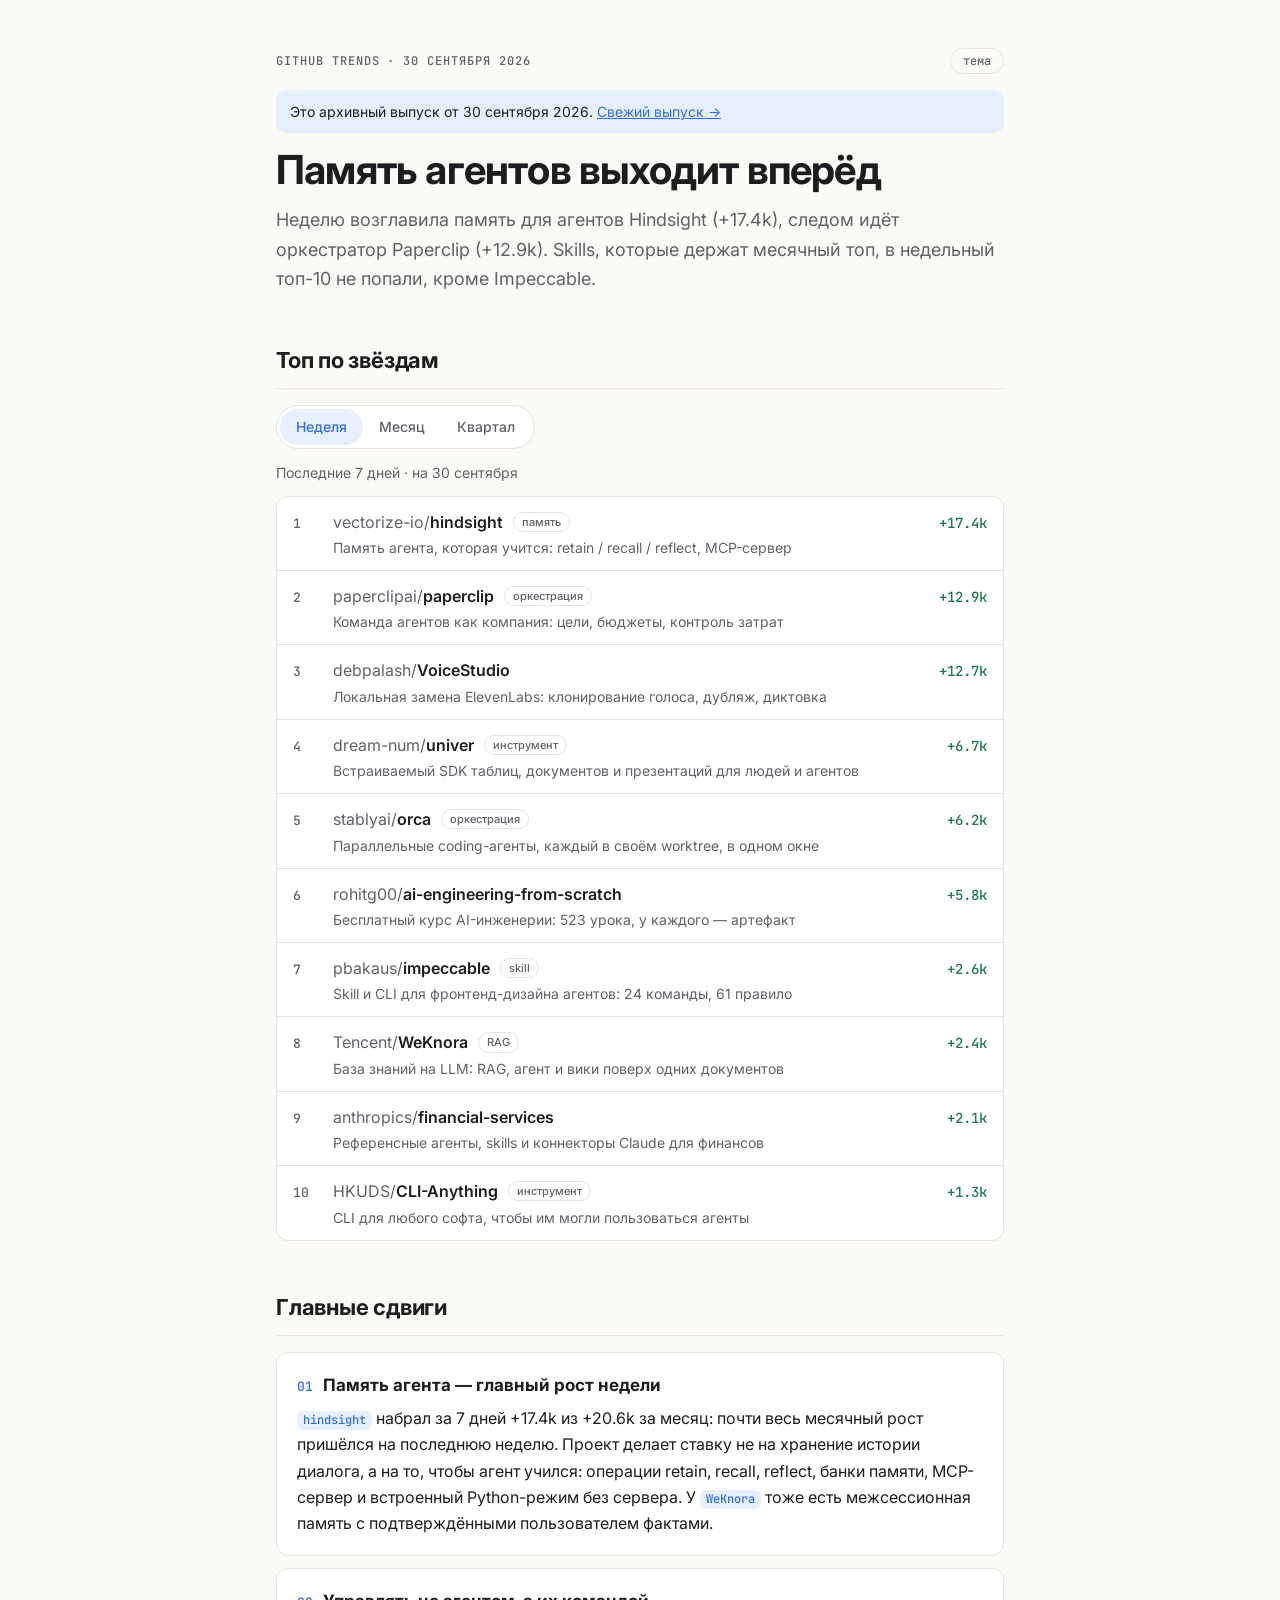
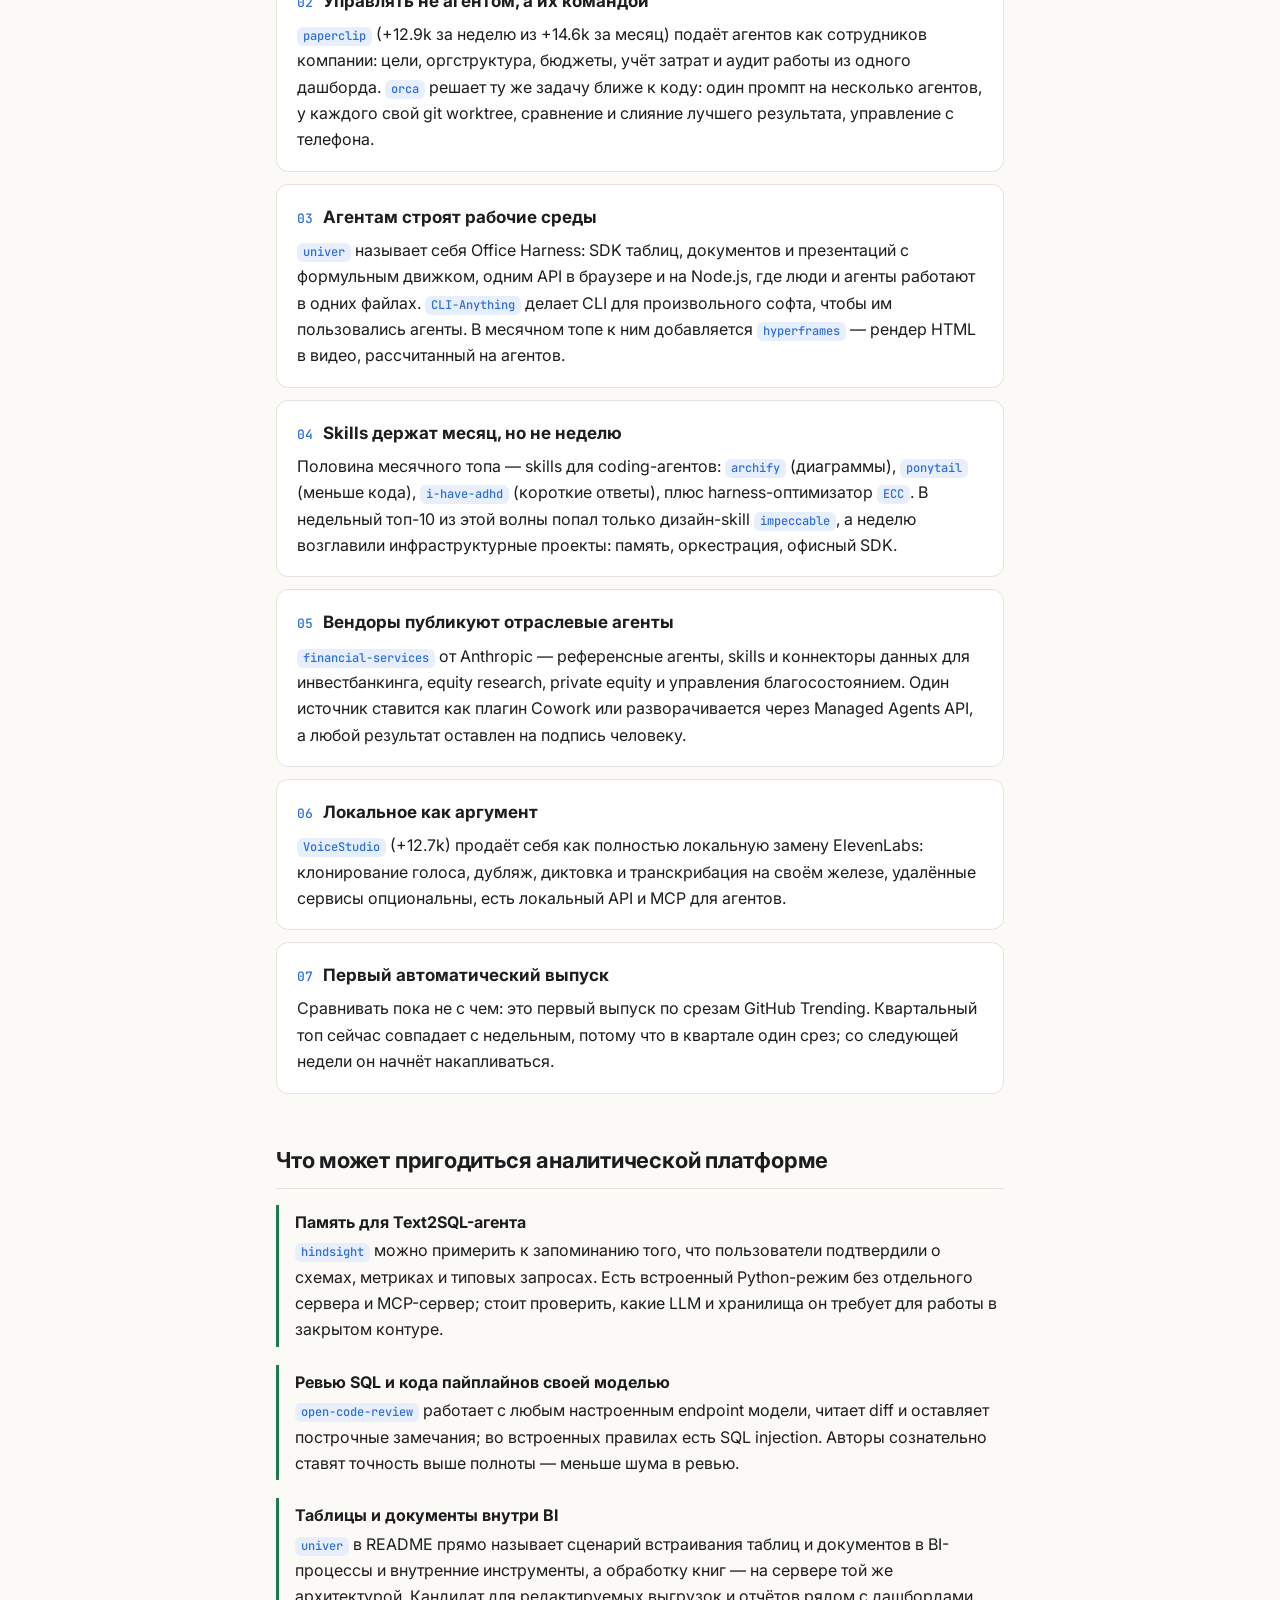
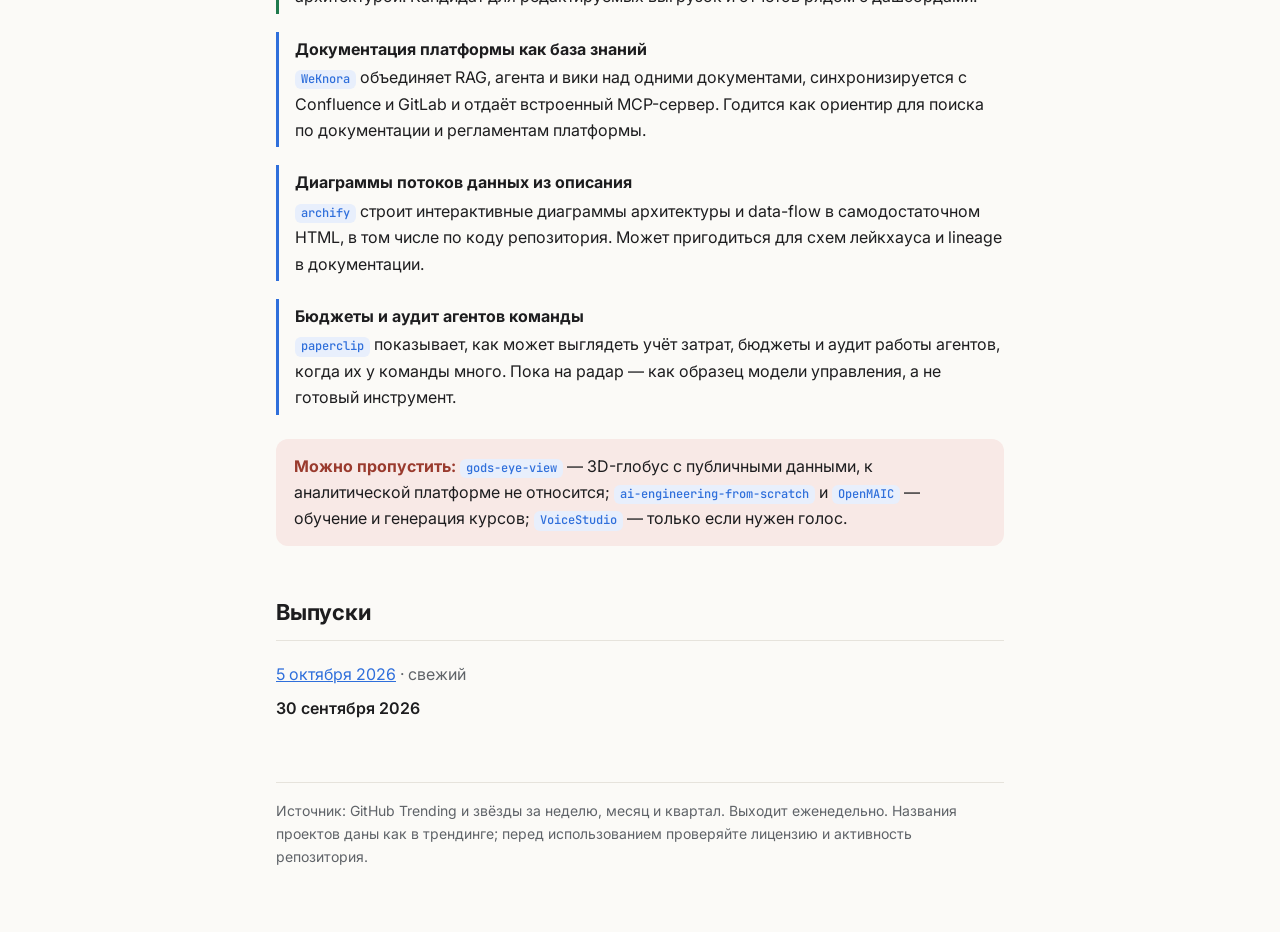
==== commit d70fe0ac: "Weekly digest 2026-10-05 Co-Authored-By: Claude Opus 5.5 <noreply@anthropic.com> Claude-Session: htt" ====
--- a/issues/2026-09-30/index.html
+++ b/issues/2026-09-30/index.html
@@ -173,7 +173,8 @@
 <h2>Выпуски</h2>
 
 <ul class="archive">
-  <li><b>30 сентября 2026</b> · свежий</li>
+  <li><a href="../../">5 октября 2026</a> · свежий</li>
+  <li><b>30 сентября 2026</b></li>
 </ul>
 
 </main>
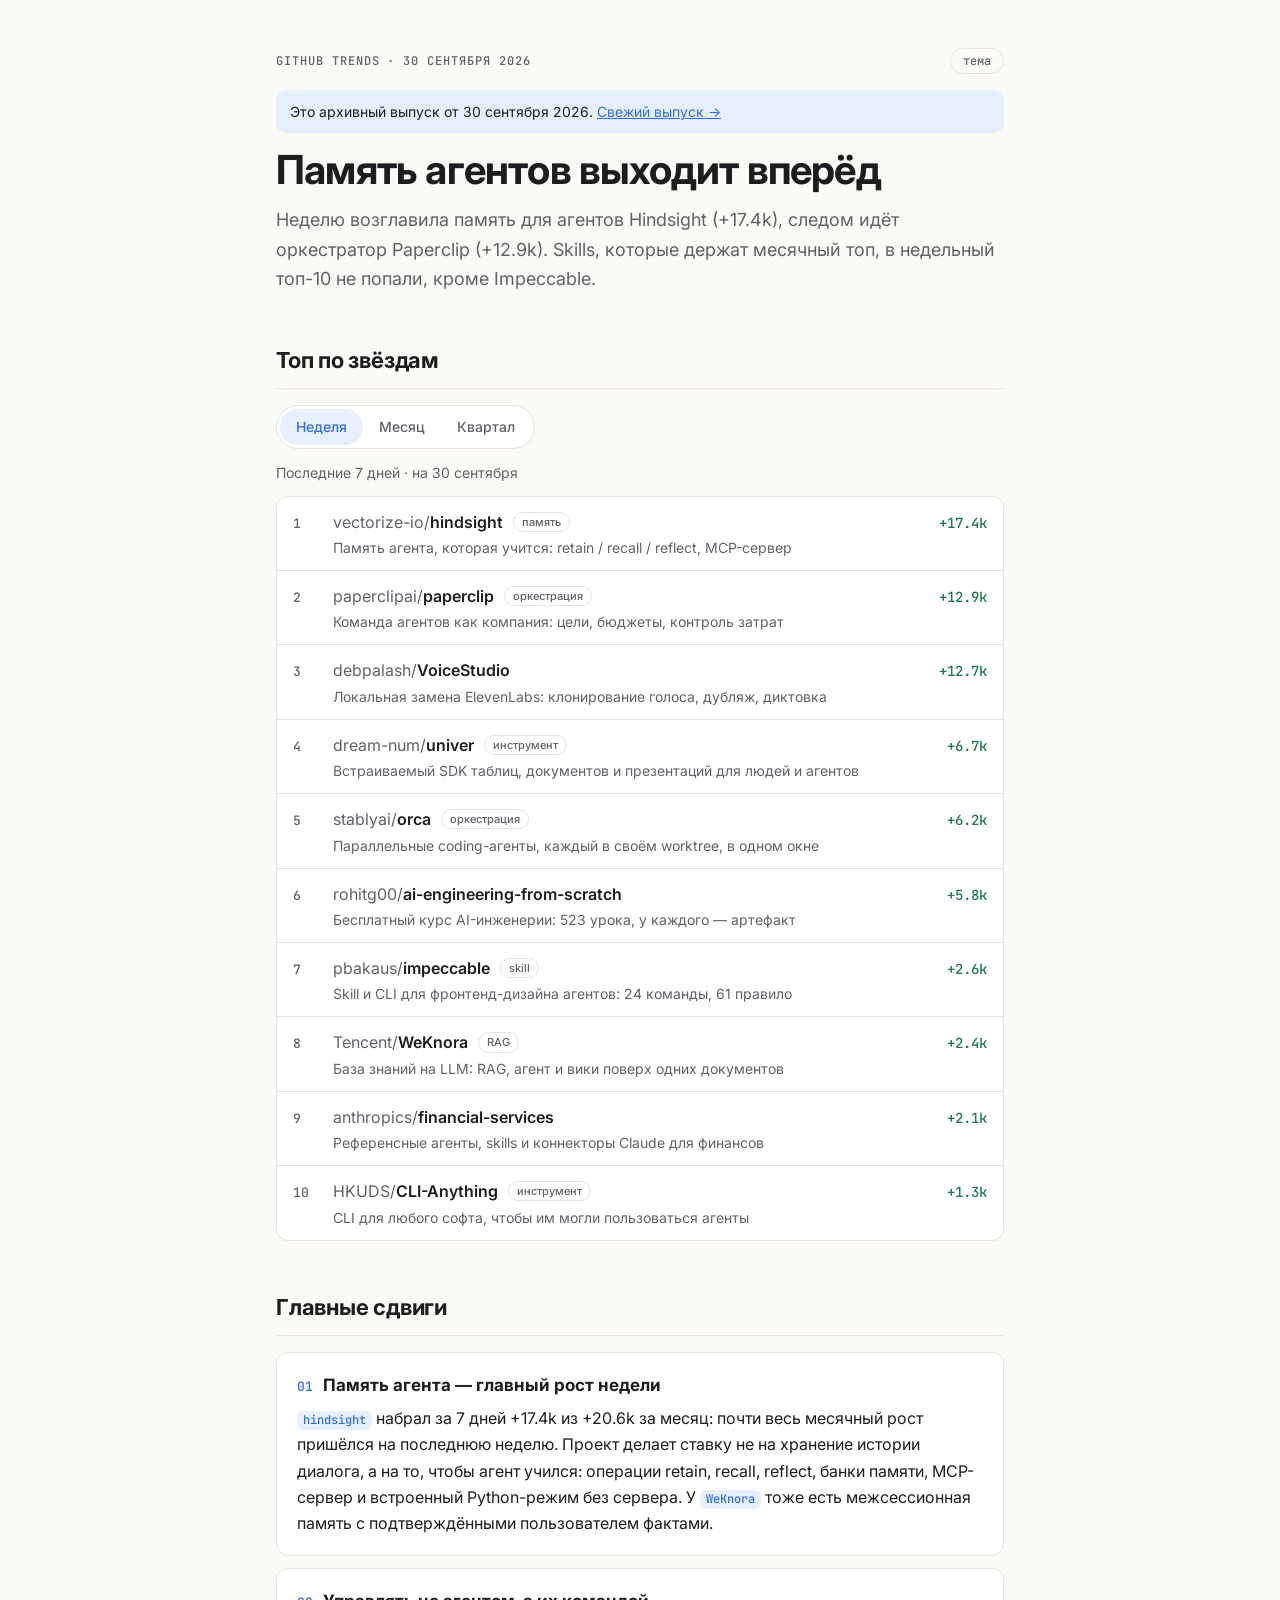
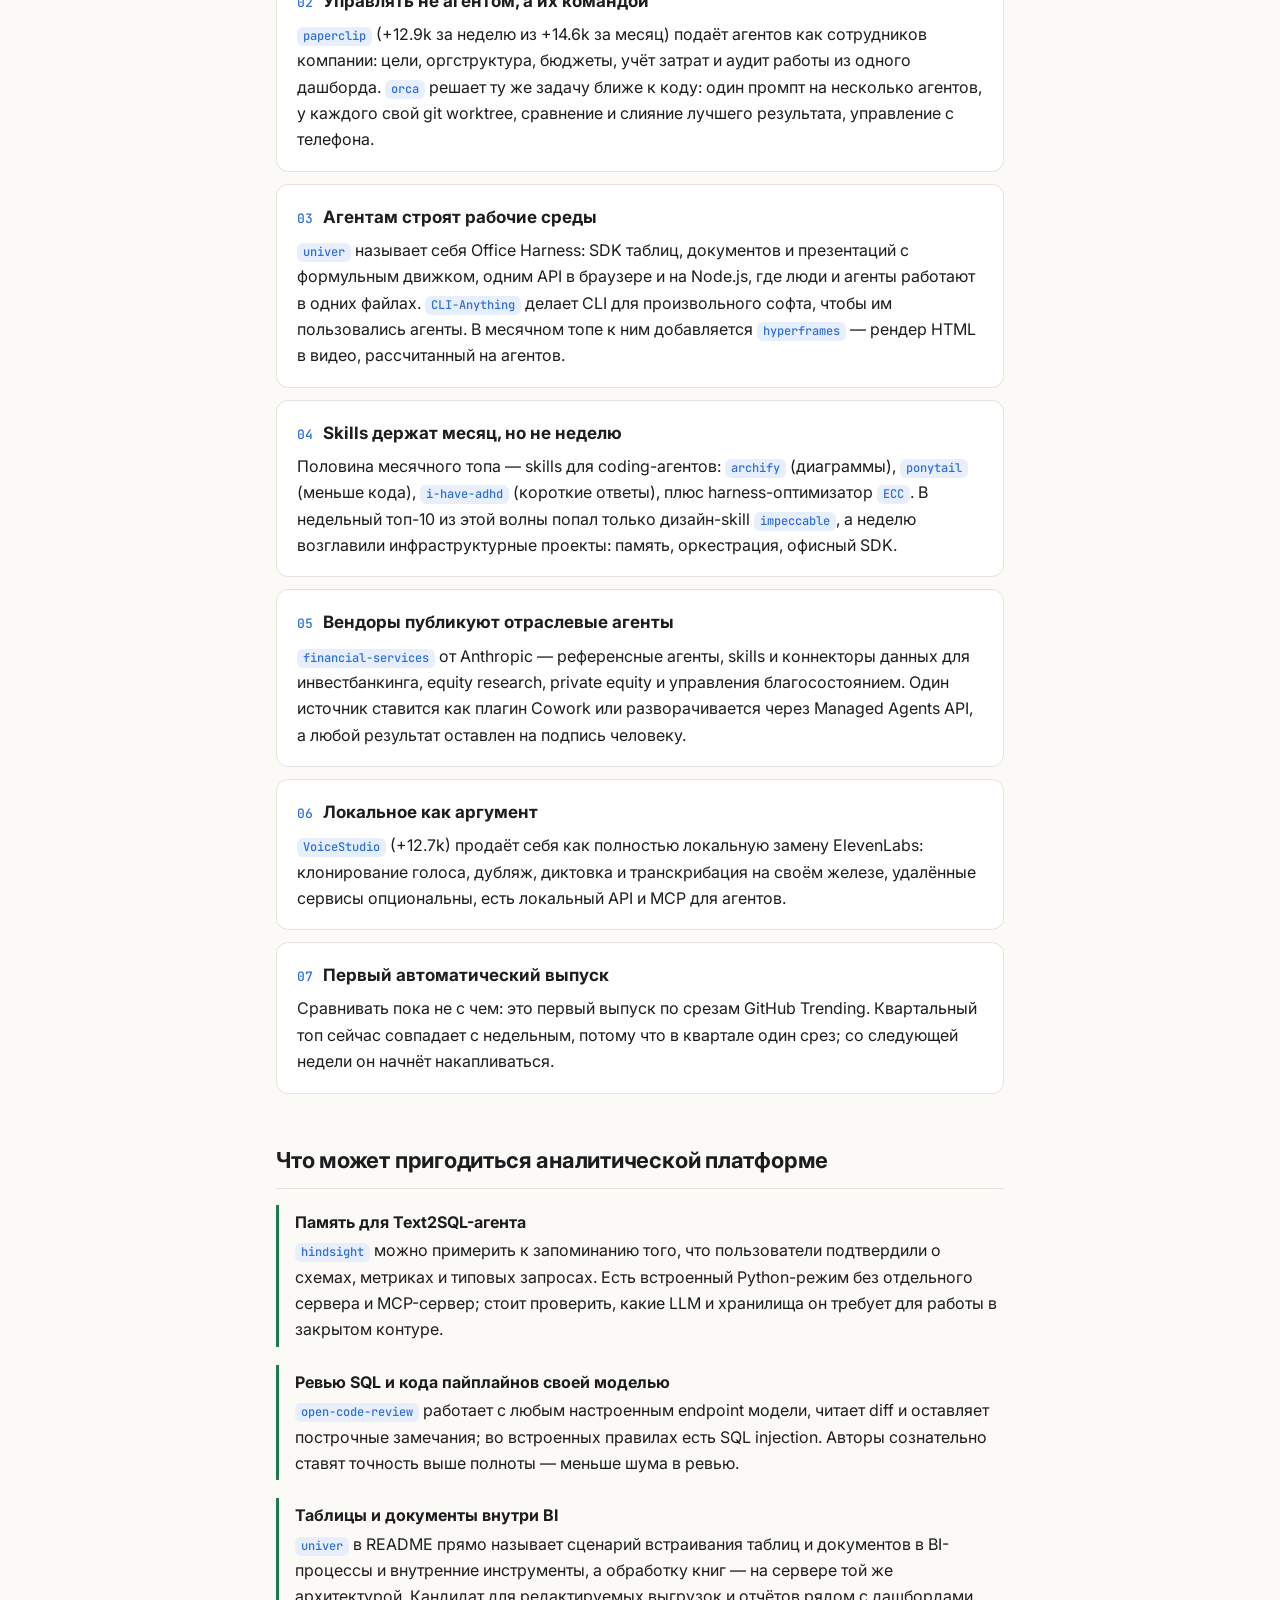
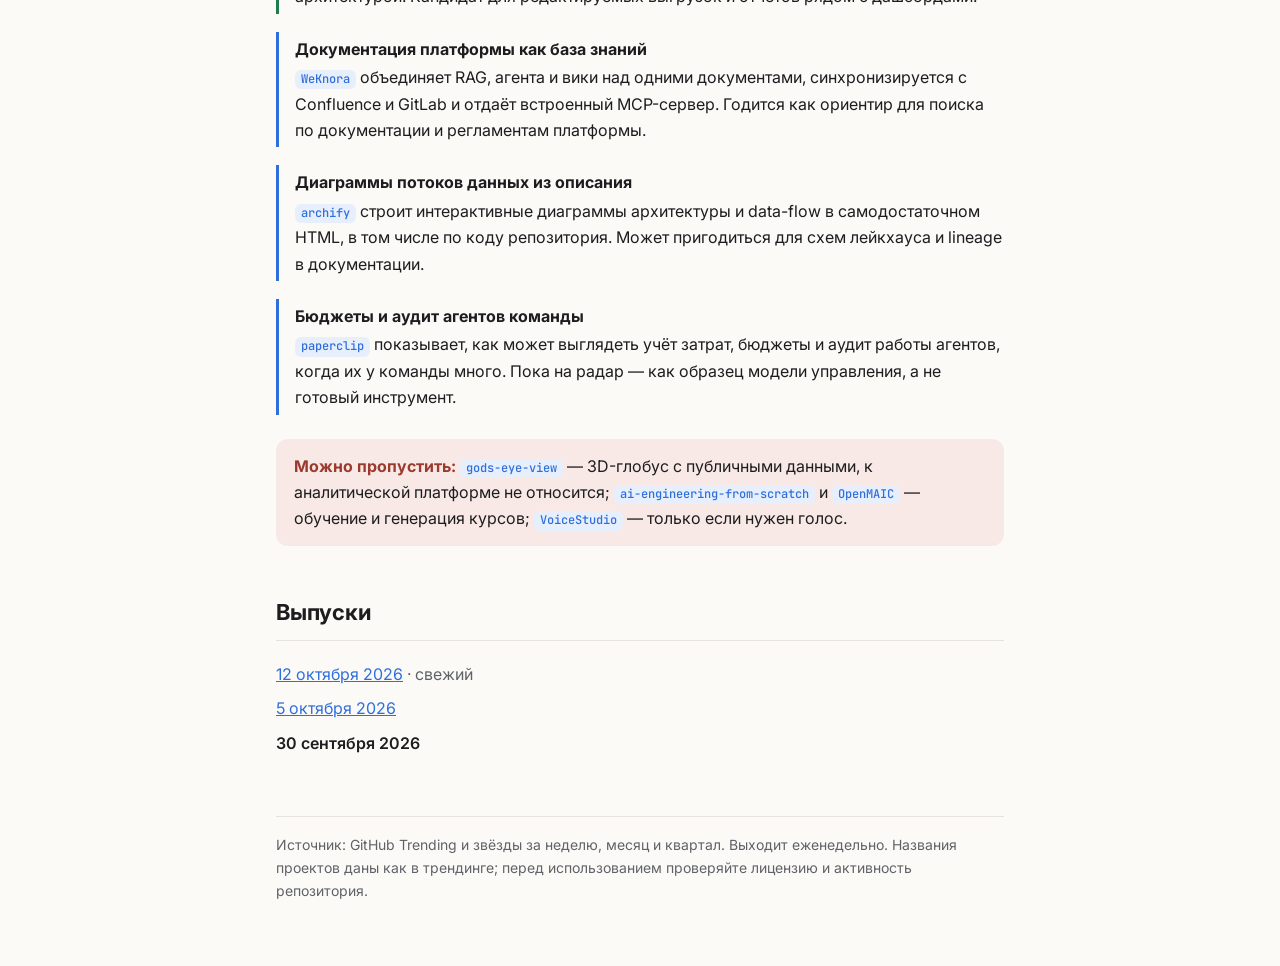
==== commit 59faf3fb: "Weekly digest 2026-10-12 Co-Authored-By: Claude Opus 5.5 (1M context) <noreply@anthropic.com>" ====
--- a/issues/2026-09-30/index.html
+++ b/issues/2026-09-30/index.html
@@ -173,7 +173,8 @@
 <h2>Выпуски</h2>
 
 <ul class="archive">
-  <li><a href="../../">5 октября 2026</a> · свежий</li>
+  <li><a href="../../">12 октября 2026</a> · свежий</li>
+  <li><a href="../../issues/2026-10-05/">5 октября 2026</a></li>
   <li><b>30 сентября 2026</b></li>
 </ul>
 
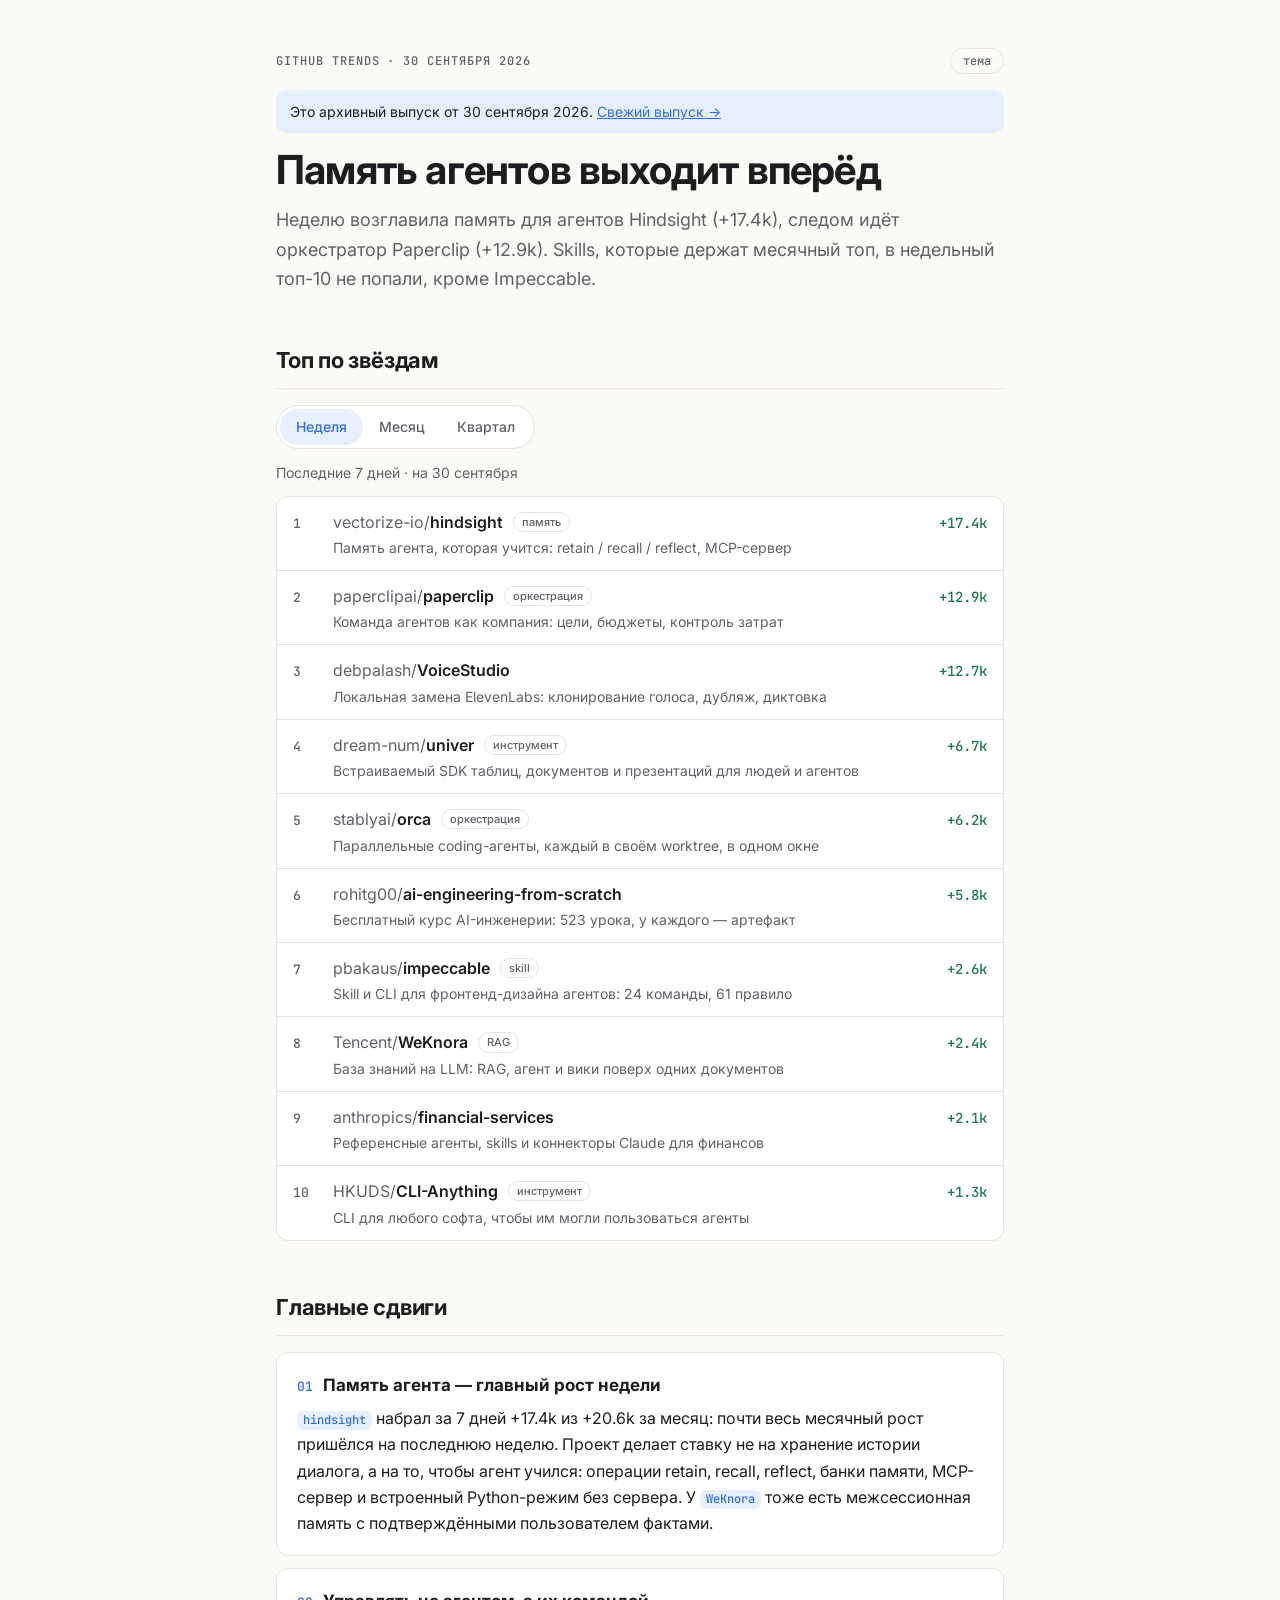
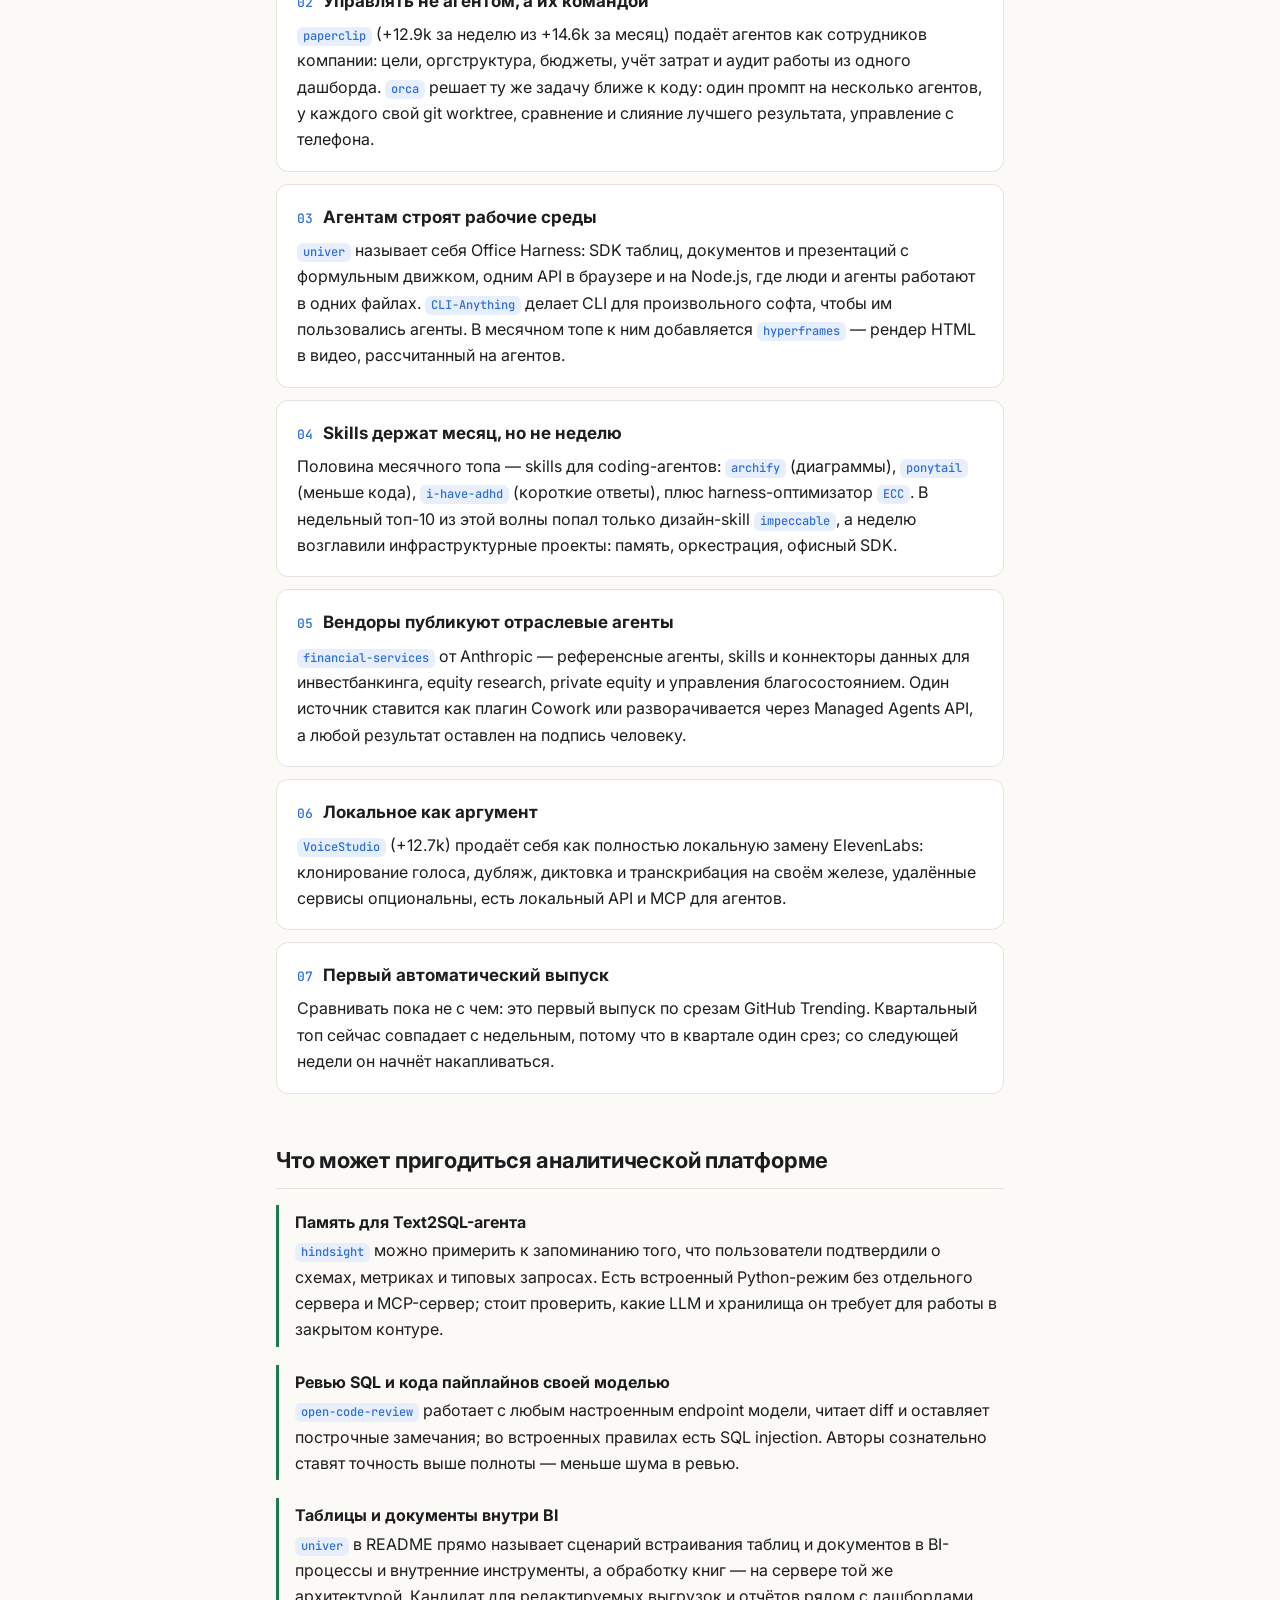
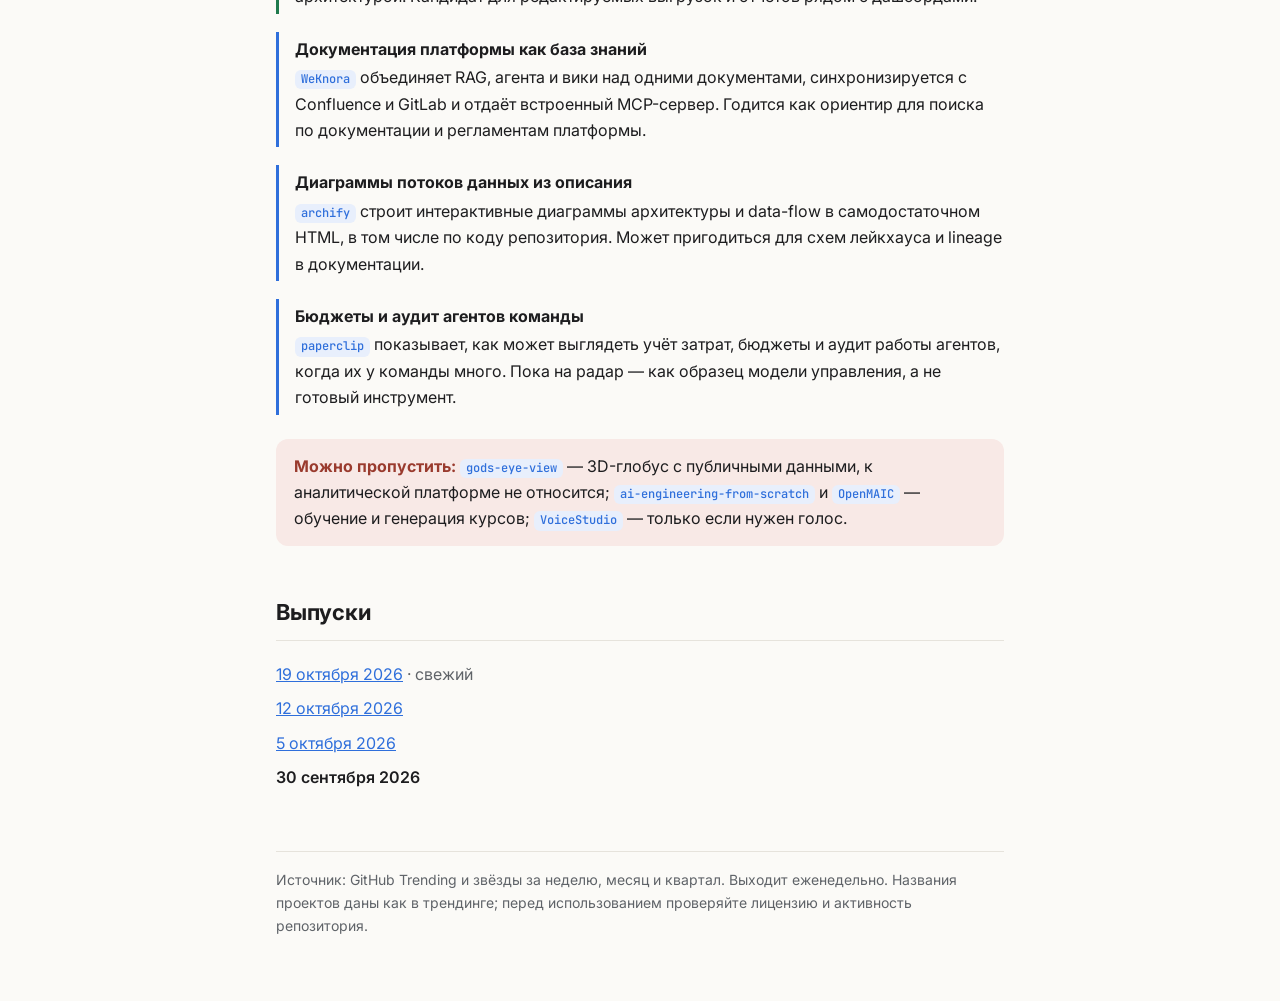
==== commit f8b66e75: "Weekly digest 2026-10-19 Co-Authored-By: Claude Opus 5.5 <noreply@anthropic.com> Claude-Session: htt" ====
--- a/issues/2026-09-30/index.html
+++ b/issues/2026-09-30/index.html
@@ -173,7 +173,8 @@
 <h2>Выпуски</h2>
 
 <ul class="archive">
-  <li><a href="../../">12 октября 2026</a> · свежий</li>
+  <li><a href="../../">19 октября 2026</a> · свежий</li>
+  <li><a href="../../issues/2026-10-12/">12 октября 2026</a></li>
   <li><a href="../../issues/2026-10-05/">5 октября 2026</a></li>
   <li><b>30 сентября 2026</b></li>
 </ul>
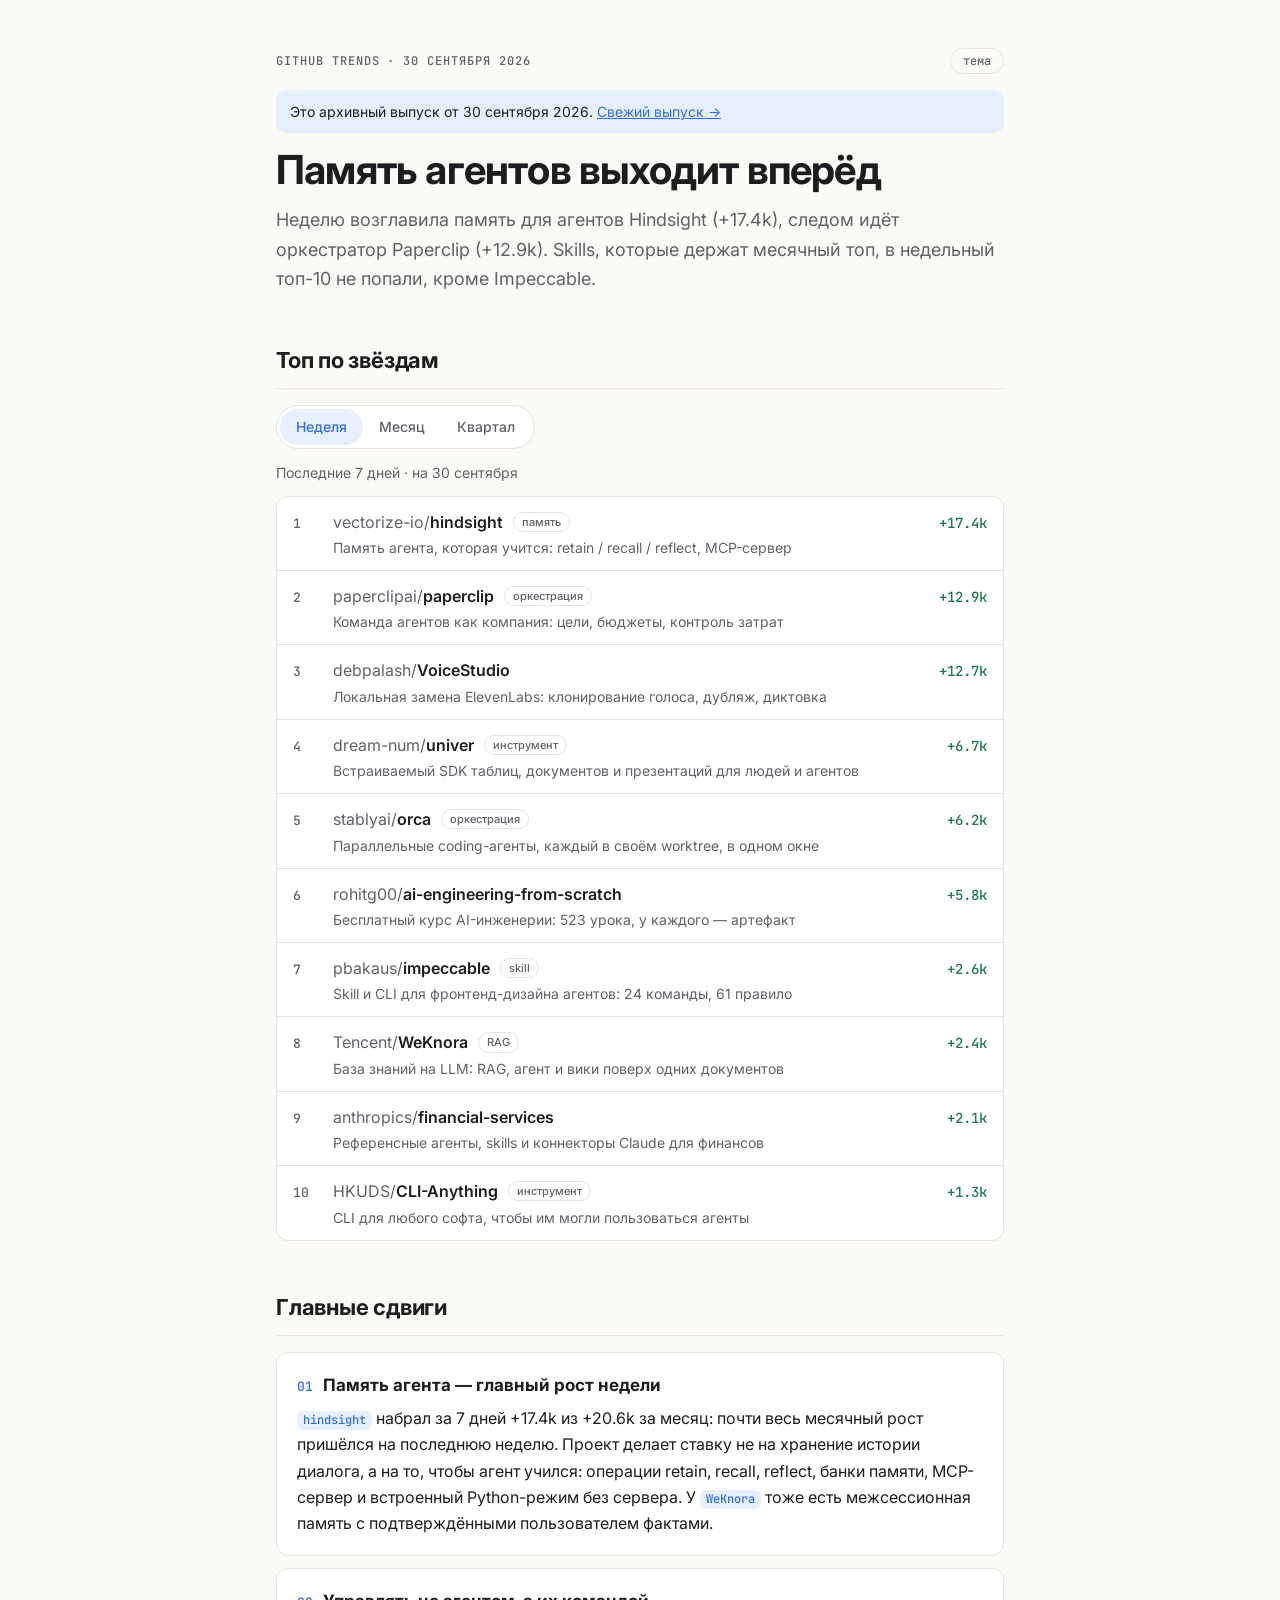
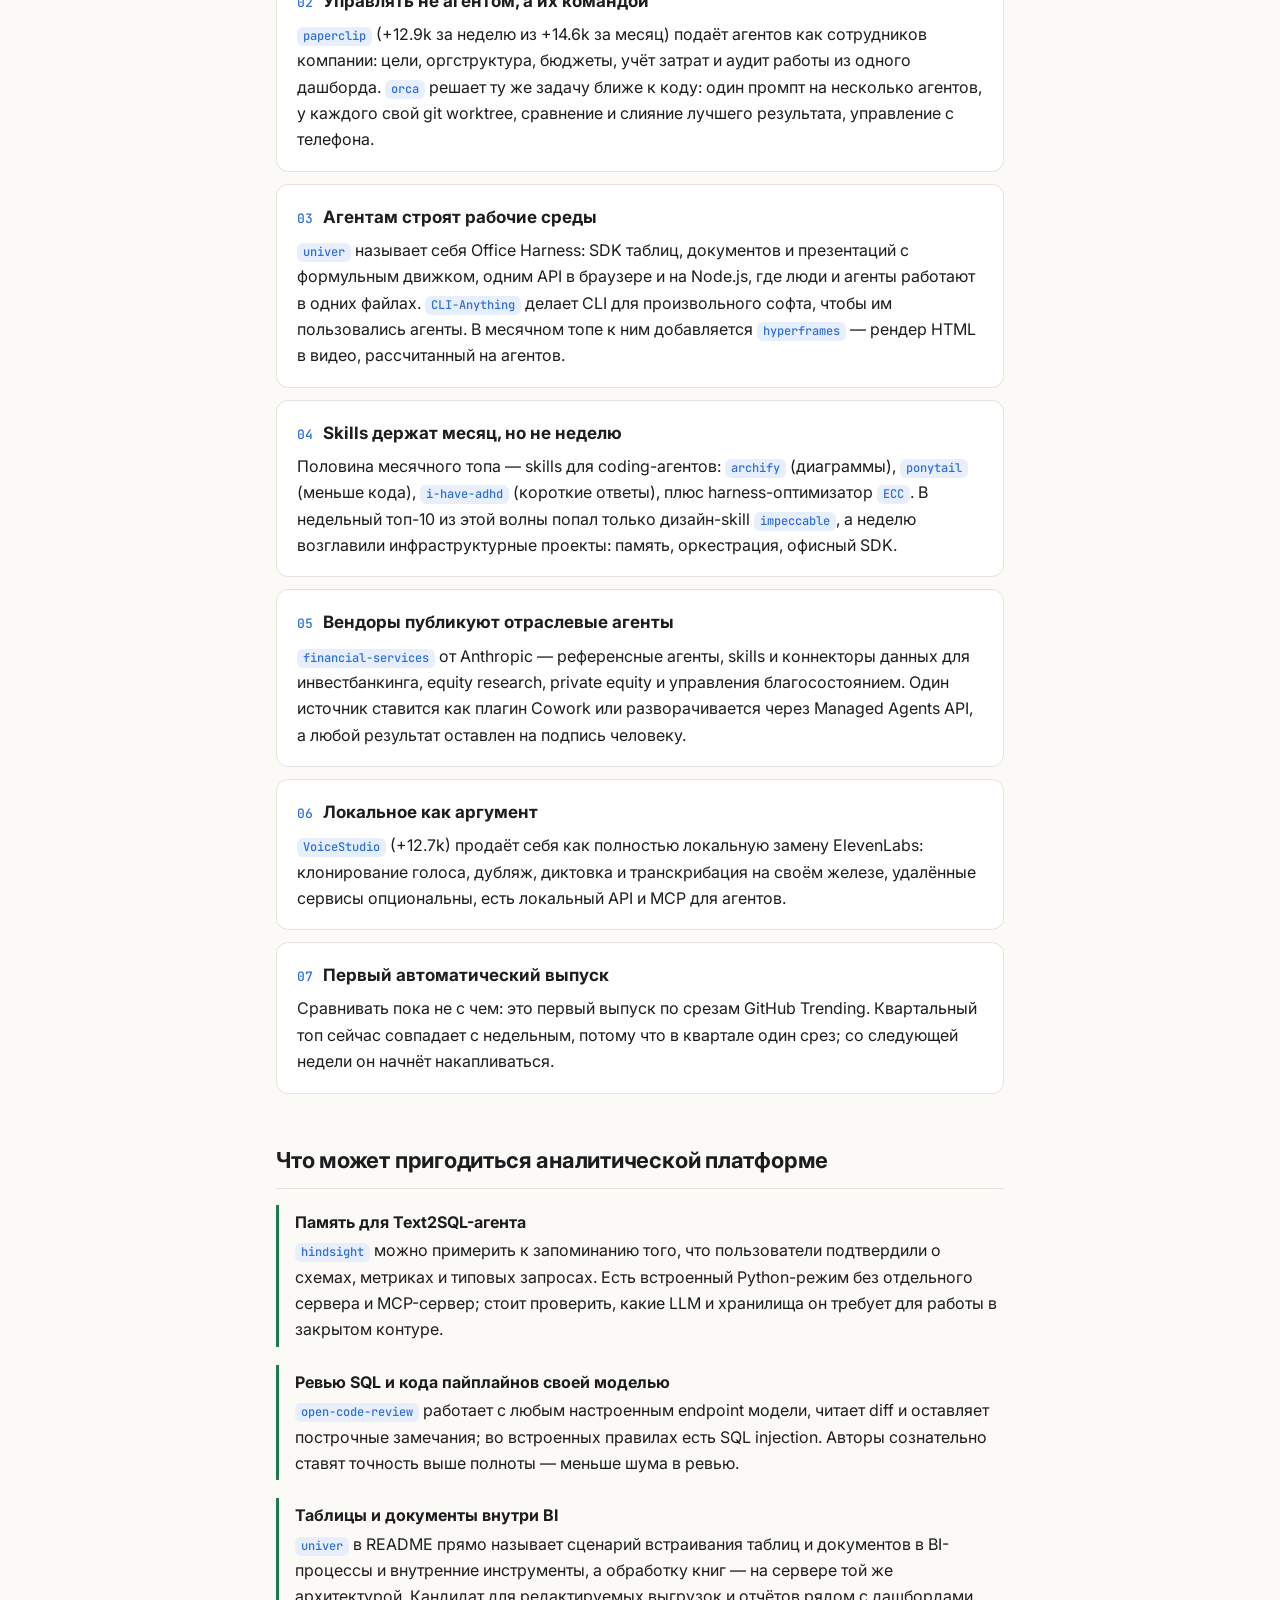
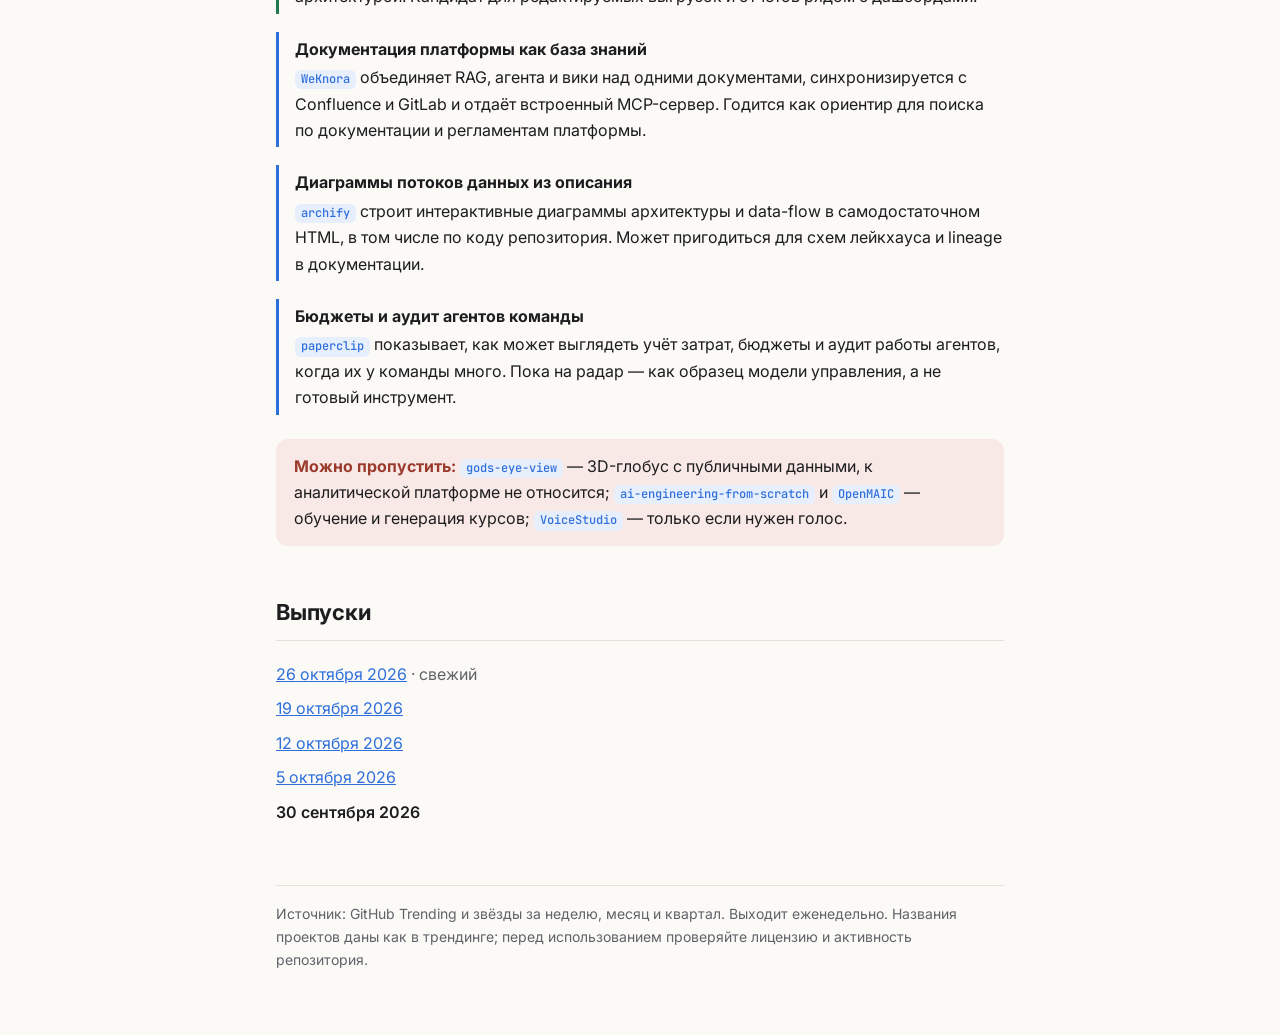
==== commit 267890c6: "Weekly digest 2026-10-26 Co-Authored-By: Claude Opus 5.5 <noreply@anthropic.com> Claude-Session: htt" ====
--- a/issues/2026-09-30/index.html
+++ b/issues/2026-09-30/index.html
@@ -173,7 +173,8 @@
 <h2>Выпуски</h2>
 
 <ul class="archive">
-  <li><a href="../../">19 октября 2026</a> · свежий</li>
+  <li><a href="../../">26 октября 2026</a> · свежий</li>
+  <li><a href="../../issues/2026-10-19/">19 октября 2026</a></li>
   <li><a href="../../issues/2026-10-12/">12 октября 2026</a></li>
   <li><a href="../../issues/2026-10-05/">5 октября 2026</a></li>
   <li><b>30 сентября 2026</b></li>
